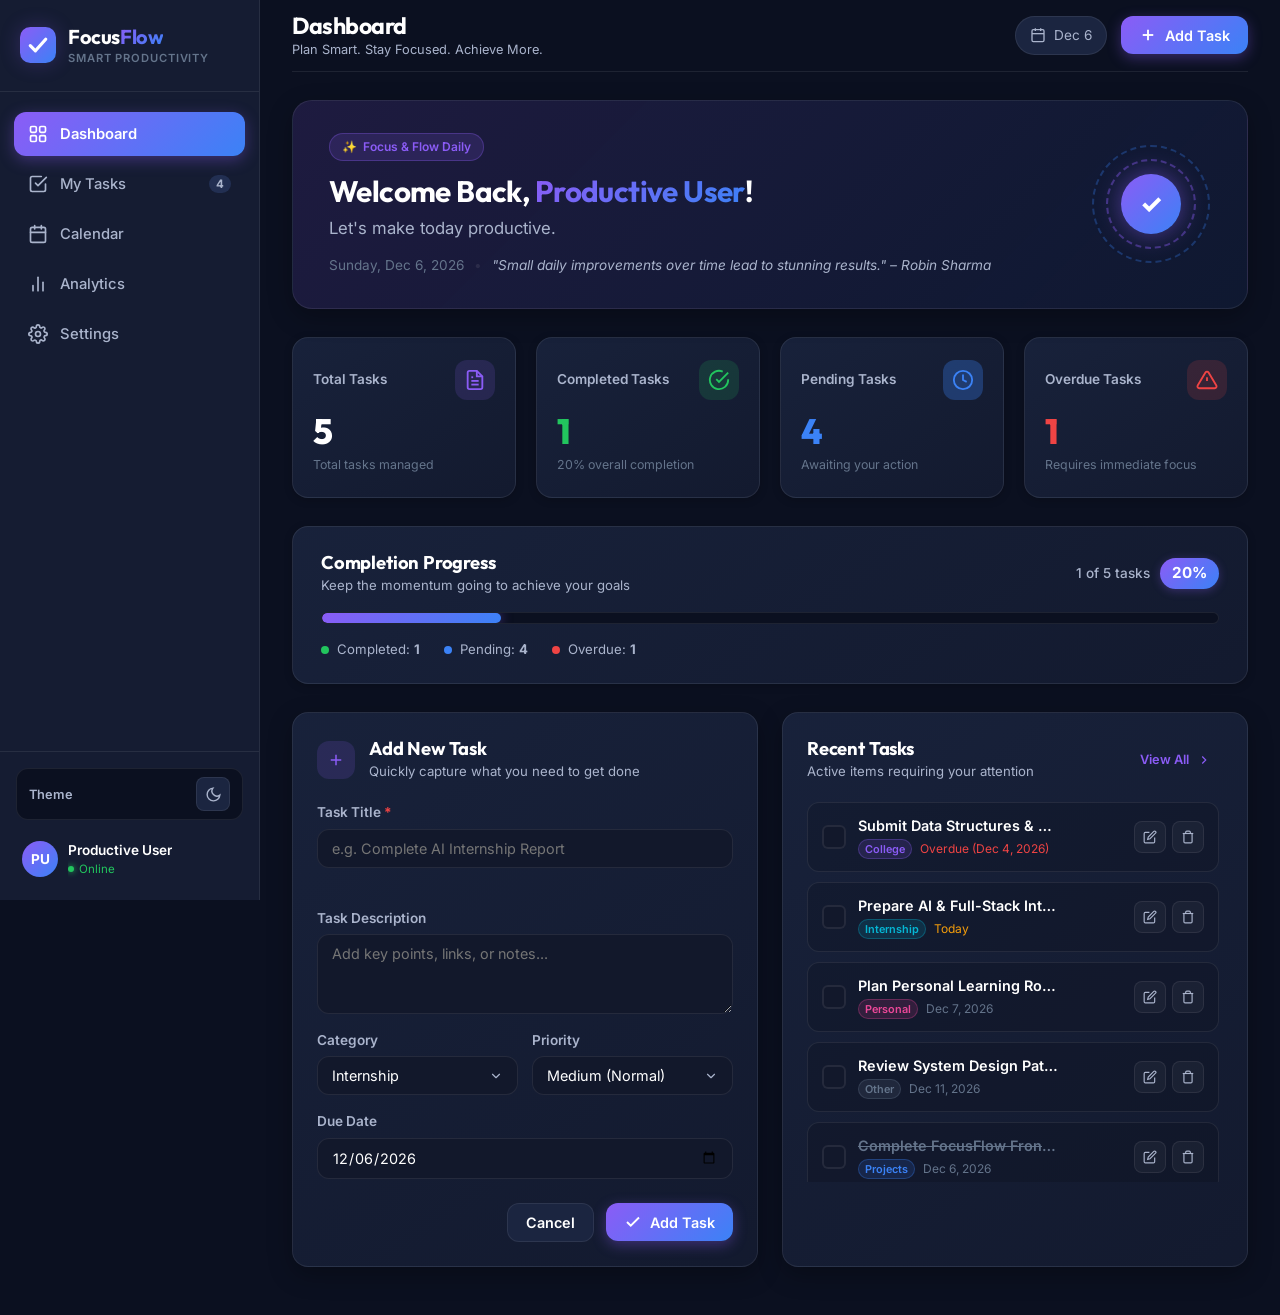
==== index.html @ 163d02e5 "Initial commit - TASKNEST" ====
<!DOCTYPE html>
<html lang="en">
<head>
  <meta charset="UTF-8">
  <meta http-equiv="refresh" content="0; url=FocusFlow/index.html">
  <title>FocusFlow – Smart Productivity Manager</title>
  <script>
    window.location.href = "FocusFlow/index.html";
  </script>
</head>
<body style="background:#0B1020; color:#FFFFFF; font-family:sans-serif; display:flex; align-items:center; justify-content:center; height:100vh; margin:0;">
  <p>Loading FocusFlow... If not redirected, <a href="FocusFlow/index.html" style="color:#8B5CF6;">click here</a>.</p>
</body>
</html>
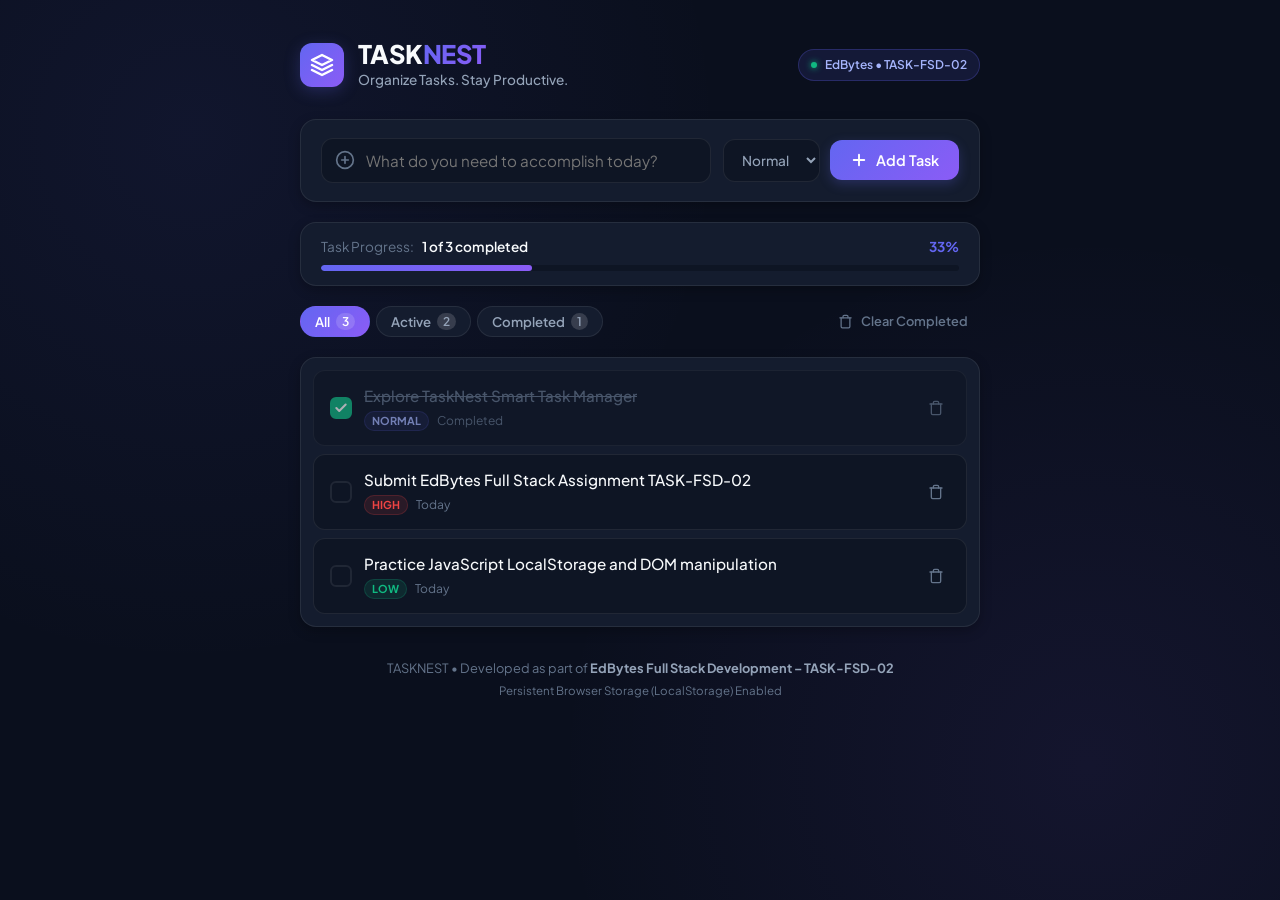
==== commit 0e829f76: "Complete TASKNEST - Smart Task Management App (TASK-FSD-02)" ====
--- a/index.html
+++ b/index.html
@@ -2,13 +2,156 @@
 <html lang="en">
 <head>
   <meta charset="UTF-8">
-  <meta http-equiv="refresh" content="0; url=FocusFlow/index.html">
-  <title>FocusFlow – Smart Productivity Manager</title>
-  <script>
-    window.location.href = "FocusFlow/index.html";
-  </script>
+  <meta name="viewport" content="width=device-width, initial-scale=1.0">
+  <meta name="description" content="TASKNEST – Smart Task Management Web Application. Organize Tasks. Stay Productive.">
+  <title>TASKNEST – Smart Task Management App</title>
+  <link rel="preconnect" href="https://fonts.googleapis.com">
+  <link rel="preconnect" href="https://fonts.gstatic.com" crossorigin>
+  <link href="https://fonts.googleapis.com/css2?family=Plus+Jakarta+Sans:wght@400;500;600;700;800&display=swap" rel="stylesheet">
+  <link rel="stylesheet" href="style.css">
 </head>
-<body style="background:#0B1020; color:#FFFFFF; font-family:sans-serif; display:flex; align-items:center; justify-content:center; height:100vh; margin:0;">
-  <p>Loading FocusFlow... If not redirected, <a href="FocusFlow/index.html" style="color:#8B5CF6;">click here</a>.</p>
+<body>
+
+  <div class="app-container">
+    
+    <!-- APP HEADER -->
+    <header class="app-header">
+      <div class="brand">
+        <div class="brand-logo">
+          <svg viewBox="0 0 24 24" fill="none" stroke="currentColor" stroke-width="2.5" stroke-linecap="round" stroke-linejoin="round">
+            <path d="M12 2L2 7l10 5 10-5-10-5z"></path>
+            <path d="M2 17l10 5 10-5"></path>
+            <path d="M2 12l10 5 10-5"></path>
+          </svg>
+        </div>
+        <div class="brand-info">
+          <h1 class="brand-title">TASK<span>NEST</span></h1>
+          <p class="brand-tagline">Organize Tasks. Stay Productive.</p>
+        </div>
+      </div>
+      <div class="project-badge">
+        <span class="badge-dot"></span>
+        <span>EdBytes • TASK-FSD-02</span>
+      </div>
+    </header>
+
+    <!-- TASK INPUT CARD -->
+    <section class="card input-card">
+      <form id="taskForm" class="task-form" novalidate>
+        <div class="input-row">
+          <div class="input-wrapper">
+            <svg class="input-icon" width="20" height="20" viewBox="0 0 24 24" fill="none" stroke="currentColor" stroke-width="2" stroke-linecap="round" stroke-linejoin="round">
+              <circle cx="12" cy="12" r="10"></circle>
+              <line x1="12" y1="8" x2="12" y2="16"></line>
+              <line x1="8" y1="12" x2="16" y2="12"></line>
+            </svg>
+            <input 
+              type="text" 
+              id="taskInput" 
+              class="task-input" 
+              placeholder="What do you need to accomplish today?" 
+              maxlength="160"
+              autocomplete="off"
+            >
+          </div>
+
+          <div class="form-controls">
+            <select id="prioritySelect" class="priority-select" title="Select Priority">
+              <option value="Normal" selected>Normal</option>
+              <option value="High">High</option>
+              <option value="Low">Low</option>
+            </select>
+
+            <button type="submit" id="addBtn" class="btn btn-primary">
+              <svg width="18" height="18" viewBox="0 0 24 24" fill="none" stroke="currentColor" stroke-width="2.5" stroke-linecap="round" stroke-linejoin="round">
+                <line x1="12" y1="5" x2="12" y2="19"></line>
+                <line x1="5" y1="12" x2="19" y2="12"></line>
+              </svg>
+              <span>Add Task</span>
+            </button>
+          </div>
+        </div>
+
+        <!-- Inline Validation Error -->
+        <div id="validationMsg" class="validation-msg" role="alert">
+          <svg width="16" height="16" viewBox="0 0 24 24" fill="none" stroke="currentColor" stroke-width="2" stroke-linecap="round" stroke-linejoin="round">
+            <circle cx="12" cy="12" r="10"></circle>
+            <line x1="12" y1="8" x2="12" y2="12"></line>
+            <line x1="12" y1="16" x2="12.01" y2="16"></line>
+          </svg>
+          <span id="validationText">Please enter a task before submitting!</span>
+        </div>
+      </form>
+    </section>
+
+    <!-- PROGRESS & STATS SUMMARY -->
+    <section class="card stats-card">
+      <div class="stats-header">
+        <div class="stats-counter">
+          <span class="stats-label">Task Progress:</span>
+          <span class="stats-numbers" id="statsCount">0 of 0 completed</span>
+        </div>
+        <span class="stats-percentage" id="statsPercent">0%</span>
+      </div>
+      <div class="progress-track">
+        <div class="progress-fill" id="progressFill" style="width: 0%;"></div>
+      </div>
+    </section>
+
+    <!-- TASK CONTROLS & FILTER TABS -->
+    <section class="controls-bar">
+      <div class="filter-tabs" id="filterTabs">
+        <button type="button" class="tab-btn active" data-filter="all">
+          All <span class="tab-count" id="countAll">0</span>
+        </button>
+        <button type="button" class="tab-btn" data-filter="active">
+          Active <span class="tab-count" id="countActive">0</span>
+        </button>
+        <button type="button" class="tab-btn" data-filter="completed">
+          Completed <span class="tab-count" id="countCompleted">0</span>
+        </button>
+      </div>
+
+      <button type="button" class="btn btn-ghost" id="clearCompletedBtn" title="Remove all finished tasks">
+        <svg width="15" height="15" viewBox="0 0 24 24" fill="none" stroke="currentColor" stroke-width="2" stroke-linecap="round" stroke-linejoin="round">
+          <polyline points="3 6 5 6 21 6"></polyline>
+          <path d="M19 6v14a2 2 0 0 1-2 2H7a2 2 0 0 1-2-2V6m3 0V4a2 2 0 0 1 2-2h4a2 2 0 0 1 2 2v2"></path>
+        </svg>
+        <span>Clear Completed</span>
+      </button>
+    </section>
+
+    <!-- TASK LIST CONTAINER -->
+    <main class="card task-list-card">
+      <ul id="taskList" class="task-list" aria-label="Task List">
+        <!-- Rendered dynamically by script.js -->
+      </ul>
+
+      <!-- EMPTY STATE -->
+      <div id="emptyState" class="empty-state">
+        <div class="empty-icon">
+          <svg width="40" height="40" viewBox="0 0 24 24" fill="none" stroke="currentColor" stroke-width="1.8" stroke-linecap="round" stroke-linejoin="round">
+            <path d="M9 11l3 3L22 4"></path>
+            <path d="M21 12v7a2 2 0 0 1-2 2H5a2 2 0 0 1-2-2V5a2 2 0 0 1 2-2h11"></path>
+          </svg>
+        </div>
+        <h3 class="empty-title" id="emptyTitle">No tasks yet!</h3>
+        <p class="empty-desc" id="emptyDesc">Add your first task above and start organizing your day.</p>
+      </div>
+    </main>
+
+    <!-- APP FOOTER -->
+    <footer class="app-footer">
+      <p>TASKNEST • Developed as part of <strong>EdBytes Full Stack Development – TASK-FSD-02</strong></p>
+      <p class="footer-sub">Persistent Browser Storage (LocalStorage) Enabled</p>
+    </footer>
+
+  </div>
+
+  <!-- TOAST NOTIFICATION CONTAINER -->
+  <div id="toastContainer" class="toast-container" aria-live="polite"></div>
+
+  <!-- JAVASCRIPT -->
+  <script src="script.js"></script>
 </body>
 </html>
--- a/style.css
+++ b/style.css
@@ -0,0 +1,693 @@
+/* ==========================================================================
+   TASKNEST – SMART TASK MANAGEMENT APP
+   EdBytes Full Stack Development – TASK-FSD-02
+   Responsive Modern Stylesheet
+   ========================================================================== */
+
+:root {
+  /* Colors */
+  --bg-body: #0A0F1D;
+  --bg-card: #141C2E;
+  --bg-card-hover: #1A243B;
+  --bg-input: #0E1524;
+  --border-color: rgba(255, 255, 255, 0.08);
+  --border-focus: #6366F1;
+  
+  --primary: #6366F1;
+  --primary-hover: #4F46E5;
+  --primary-gradient: linear-gradient(135deg, #6366F1 0%, #8B5CF6 100%);
+  --primary-glow: rgba(99, 102, 241, 0.25);
+
+  --success: #10B981;
+  --success-bg: rgba(16, 185, 129, 0.12);
+  --warning: #F59E0B;
+  --warning-bg: rgba(245, 158, 11, 0.12);
+  --danger: #EF4444;
+  --danger-bg: rgba(239, 68, 68, 0.12);
+  --danger-hover: #DC2626;
+
+  --text-main: #F8FAFC;
+  --text-muted: #94A3B8;
+  --text-dim: #64748B;
+
+  /* Typography */
+  --font-family: 'Plus Jakarta Sans', system-ui, -apple-system, BlinkMacSystemFont, "Segoe UI", Roboto, sans-serif;
+
+  /* Geometry & Shadows */
+  --radius-sm: 8px;
+  --radius-md: 12px;
+  --radius-lg: 16px;
+  --radius-full: 9999px;
+  --shadow-sm: 0 4px 12px rgba(0, 0, 0, 0.25);
+  --shadow-md: 0 8px 24px rgba(0, 0, 0, 0.35);
+
+  --transition: all 0.2s cubic-bezier(0.4, 0, 0.2, 1);
+}
+
+/* Base Reset */
+*, *::before, *::after {
+  box-sizing: border-box;
+  margin: 0;
+  padding: 0;
+}
+
+body {
+  font-family: var(--font-family);
+  background-color: var(--bg-body);
+  background-image: 
+    radial-gradient(circle at 15% 15%, rgba(99, 102, 241, 0.08) 0%, transparent 40%),
+    radial-gradient(circle at 85% 85%, rgba(139, 92, 246, 0.08) 0%, transparent 40%);
+  color: var(--text-main);
+  line-height: 1.5;
+  min-height: 100vh;
+  display: flex;
+  flex-direction: column;
+  align-items: center;
+  padding: 40px 16px 60px;
+}
+
+/* App Container */
+.app-container {
+  width: 100%;
+  max-width: 680px;
+  display: flex;
+  flex-direction: column;
+  gap: 20px;
+}
+
+/* Card Styling */
+.card {
+  background-color: var(--bg-card);
+  border: 1px solid var(--border-color);
+  border-radius: var(--radius-lg);
+  box-shadow: var(--shadow-sm);
+  transition: var(--transition);
+}
+
+/* Header */
+.app-header {
+  display: flex;
+  align-items: center;
+  justify-content: space-between;
+  flex-wrap: wrap;
+  gap: 16px;
+  padding-bottom: 8px;
+}
+
+.brand {
+  display: flex;
+  align-items: center;
+  gap: 14px;
+}
+
+.brand-logo {
+  width: 44px;
+  height: 44px;
+  background: var(--primary-gradient);
+  border-radius: var(--radius-md);
+  display: flex;
+  align-items: center;
+  justify-content: center;
+  color: #FFFFFF;
+  box-shadow: 0 4px 16px var(--primary-glow);
+}
+
+.brand-logo svg {
+  width: 24px;
+  height: 24px;
+}
+
+.brand-title {
+  font-size: 1.6rem;
+  font-weight: 800;
+  letter-spacing: -0.02em;
+  line-height: 1.1;
+}
+
+.brand-title span {
+  background: var(--primary-gradient);
+  -webkit-background-clip: text;
+  -webkit-text-fill-color: transparent;
+}
+
+.brand-tagline {
+  font-size: 0.85rem;
+  color: var(--text-muted);
+  font-weight: 500;
+  margin-top: 2px;
+}
+
+.project-badge {
+  display: inline-flex;
+  align-items: center;
+  gap: 8px;
+  padding: 6px 12px;
+  background: rgba(99, 102, 241, 0.12);
+  border: 1px solid rgba(99, 102, 241, 0.25);
+  border-radius: var(--radius-full);
+  font-size: 0.75rem;
+  font-weight: 600;
+  color: #A5B4FC;
+}
+
+.badge-dot {
+  width: 6px;
+  height: 6px;
+  background-color: var(--success);
+  border-radius: 50%;
+  box-shadow: 0 0 6px var(--success);
+}
+
+/* Input Card & Form */
+.input-card {
+  padding: 18px 20px;
+}
+
+.input-row {
+  display: flex;
+  gap: 12px;
+  align-items: center;
+  flex-wrap: wrap;
+}
+
+.input-wrapper {
+  flex: 1;
+  min-width: 240px;
+  position: relative;
+  display: flex;
+  align-items: center;
+}
+
+.input-icon {
+  position: absolute;
+  left: 14px;
+  color: var(--text-dim);
+  pointer-events: none;
+}
+
+.task-input {
+  width: 100%;
+  padding: 12px 16px 12px 44px;
+  background-color: var(--bg-input);
+  border: 1px solid var(--border-color);
+  border-radius: var(--radius-md);
+  color: var(--text-main);
+  font-size: 0.95rem;
+  font-family: inherit;
+  outline: none;
+  transition: var(--transition);
+}
+
+.task-input:focus {
+  border-color: var(--border-focus);
+  box-shadow: 0 0 0 3px var(--primary-glow);
+}
+
+.task-input.input-error {
+  border-color: var(--danger) !important;
+  box-shadow: 0 0 0 3px var(--danger-bg) !important;
+}
+
+.form-controls {
+  display: flex;
+  align-items: center;
+  gap: 10px;
+}
+
+.priority-select {
+  padding: 11px 14px;
+  background-color: var(--bg-input);
+  border: 1px solid var(--border-color);
+  border-radius: var(--radius-md);
+  color: var(--text-muted);
+  font-family: inherit;
+  font-size: 0.85rem;
+  font-weight: 500;
+  outline: none;
+  cursor: pointer;
+  transition: var(--transition);
+}
+
+.priority-select:focus {
+  border-color: var(--border-focus);
+}
+
+/* Buttons */
+.btn {
+  display: inline-flex;
+  align-items: center;
+  justify-content: center;
+  gap: 8px;
+  padding: 11px 20px;
+  border-radius: var(--radius-md);
+  font-size: 0.9rem;
+  font-weight: 600;
+  font-family: inherit;
+  cursor: pointer;
+  border: none;
+  transition: var(--transition);
+  white-space: nowrap;
+}
+
+.btn-primary {
+  background: var(--primary-gradient);
+  color: #FFFFFF;
+  box-shadow: 0 4px 12px var(--primary-glow);
+}
+
+.btn-primary:hover {
+  opacity: 0.95;
+  transform: translateY(-1px);
+  box-shadow: 0 6px 16px var(--primary-glow);
+}
+
+.btn-primary:active {
+  transform: translateY(0);
+}
+
+.btn-ghost {
+  background: transparent;
+  color: var(--text-dim);
+  padding: 6px 12px;
+  font-size: 0.8rem;
+}
+
+.btn-ghost:hover {
+  color: var(--danger);
+  background: var(--danger-bg);
+}
+
+/* Validation Message */
+.validation-msg {
+  display: none;
+  align-items: center;
+  gap: 8px;
+  margin-top: 10px;
+  padding: 8px 12px;
+  background-color: var(--danger-bg);
+  border: 1px solid rgba(239, 68, 68, 0.25);
+  border-radius: var(--radius-sm);
+  color: var(--danger);
+  font-size: 0.825rem;
+  font-weight: 500;
+}
+
+.validation-msg.visible {
+  display: flex;
+  animation: shake 0.3s ease;
+}
+
+@keyframes shake {
+  0%, 100% { transform: translateX(0); }
+  25% { transform: translateX(-4px); }
+  75% { transform: translateX(4px); }
+}
+
+/* Progress & Stats Card */
+.stats-card {
+  padding: 14px 20px;
+}
+
+.stats-header {
+  display: flex;
+  justify-content: space-between;
+  align-items: center;
+  font-size: 0.85rem;
+  margin-bottom: 8px;
+}
+
+.stats-label {
+  color: var(--text-dim);
+}
+
+.stats-numbers {
+  font-weight: 600;
+  color: var(--text-main);
+  margin-left: 6px;
+}
+
+.stats-percentage {
+  font-weight: 700;
+  color: var(--primary);
+}
+
+.progress-track {
+  width: 100%;
+  height: 6px;
+  background-color: var(--bg-input);
+  border-radius: var(--radius-full);
+  overflow: hidden;
+}
+
+.progress-fill {
+  height: 100%;
+  background: var(--primary-gradient);
+  border-radius: var(--radius-full);
+  transition: width 0.35s ease;
+}
+
+/* Controls Bar & Filter Tabs */
+.controls-bar {
+  display: flex;
+  justify-content: space-between;
+  align-items: center;
+  gap: 12px;
+  flex-wrap: wrap;
+}
+
+.filter-tabs {
+  display: flex;
+  gap: 6px;
+}
+
+.tab-btn {
+  background: var(--bg-card);
+  border: 1px solid var(--border-color);
+  color: var(--text-muted);
+  padding: 6px 14px;
+  border-radius: var(--radius-full);
+  font-size: 0.825rem;
+  font-weight: 600;
+  font-family: inherit;
+  cursor: pointer;
+  display: inline-flex;
+  align-items: center;
+  gap: 6px;
+  transition: var(--transition);
+}
+
+.tab-btn:hover {
+  color: var(--text-main);
+  border-color: rgba(255, 255, 255, 0.2);
+}
+
+.tab-btn.active {
+  background: var(--primary-gradient);
+  border-color: transparent;
+  color: #FFFFFF;
+}
+
+.tab-count {
+  font-size: 0.75rem;
+  padding: 1px 6px;
+  border-radius: var(--radius-full);
+  background: rgba(255, 255, 255, 0.15);
+}
+
+/* Task List */
+.task-list-card {
+  padding: 12px;
+  min-height: 240px;
+}
+
+.task-list {
+  list-style: none;
+  display: flex;
+  flex-direction: column;
+  gap: 8px;
+}
+
+.task-item {
+  display: flex;
+  align-items: center;
+  justify-content: space-between;
+  padding: 14px 16px;
+  background-color: var(--bg-input);
+  border: 1px solid var(--border-color);
+  border-radius: var(--radius-md);
+  transition: var(--transition);
+  animation: slideDown 0.25s ease;
+}
+
+.task-item:hover {
+  background-color: var(--bg-card-hover);
+  border-color: rgba(255, 255, 255, 0.15);
+  transform: translateY(-1px);
+}
+
+.task-item.completed {
+  opacity: 0.65;
+}
+
+.task-item.completed .task-text {
+  text-decoration: line-through;
+  color: var(--text-dim);
+}
+
+.task-left {
+  display: flex;
+  align-items: center;
+  gap: 12px;
+  flex: 1;
+  overflow: hidden;
+}
+
+/* Custom Checkbox */
+.task-checkbox {
+  width: 22px;
+  height: 22px;
+  border-radius: 6px;
+  border: 2px solid var(--border-color);
+  background-color: transparent;
+  display: flex;
+  align-items: center;
+  justify-content: center;
+  cursor: pointer;
+  flex-shrink: 0;
+  transition: var(--transition);
+  color: transparent;
+}
+
+.task-checkbox:hover {
+  border-color: var(--success);
+}
+
+.task-item.completed .task-checkbox {
+  background-color: var(--success);
+  border-color: var(--success);
+  color: #FFFFFF;
+}
+
+.task-content {
+  display: flex;
+  flex-direction: column;
+  gap: 3px;
+  overflow: hidden;
+}
+
+.task-text {
+  font-size: 0.95rem;
+  font-weight: 500;
+  word-break: break-word;
+  transition: var(--transition);
+}
+
+.task-meta {
+  display: flex;
+  align-items: center;
+  gap: 8px;
+  font-size: 0.75rem;
+}
+
+/* Priority Badges */
+.priority-badge {
+  font-size: 0.68rem;
+  font-weight: 700;
+  padding: 1px 7px;
+  border-radius: var(--radius-full);
+  text-transform: uppercase;
+}
+
+.priority-high {
+  background-color: var(--danger-bg);
+  color: var(--danger);
+  border: 1px solid rgba(239, 68, 68, 0.2);
+}
+
+.priority-normal {
+  background-color: rgba(99, 102, 241, 0.12);
+  color: #A5B4FC;
+  border: 1px solid rgba(99, 102, 241, 0.2);
+}
+
+.priority-low {
+  background-color: var(--success-bg);
+  color: var(--success);
+  border: 1px solid rgba(16, 185, 129, 0.2);
+}
+
+.task-date {
+  color: var(--text-dim);
+}
+
+/* Delete Button */
+.task-delete-btn {
+  background: transparent;
+  border: none;
+  color: var(--text-dim);
+  padding: 6px;
+  border-radius: var(--radius-sm);
+  cursor: pointer;
+  display: flex;
+  align-items: center;
+  justify-content: center;
+  transition: var(--transition);
+  flex-shrink: 0;
+}
+
+.task-delete-btn:hover {
+  color: var(--danger);
+  background-color: var(--danger-bg);
+  transform: scale(1.08);
+}
+
+@keyframes slideDown {
+  from {
+    opacity: 0;
+    transform: translateY(-8px);
+  }
+  to {
+    opacity: 1;
+    transform: translateY(0);
+  }
+}
+
+/* Empty State */
+.empty-state {
+  display: none;
+  flex-direction: column;
+  align-items: center;
+  justify-content: center;
+  text-align: center;
+  padding: 48px 20px;
+}
+
+.empty-state.visible {
+  display: flex;
+}
+
+.empty-icon {
+  width: 64px;
+  height: 64px;
+  border-radius: var(--radius-full);
+  background-color: rgba(99, 102, 241, 0.1);
+  color: var(--primary);
+  display: flex;
+  align-items: center;
+  justify-content: center;
+  margin-bottom: 14px;
+}
+
+.empty-title {
+  font-size: 1.15rem;
+  font-weight: 700;
+  margin-bottom: 6px;
+}
+
+.empty-desc {
+  font-size: 0.85rem;
+  color: var(--text-muted);
+  max-width: 300px;
+}
+
+/* Footer */
+.app-footer {
+  text-align: center;
+  font-size: 0.8rem;
+  color: var(--text-dim);
+  padding-top: 12px;
+}
+
+.app-footer strong {
+  color: var(--text-muted);
+}
+
+.footer-sub {
+  font-size: 0.72rem;
+  color: var(--text-dim);
+  margin-top: 4px;
+}
+
+/* Toast Notification */
+.toast-container {
+  position: fixed;
+  bottom: 24px;
+  right: 24px;
+  z-index: 1000;
+  display: flex;
+  flex-direction: column;
+  gap: 8px;
+}
+
+.toast {
+  background-color: var(--bg-card);
+  border: 1px solid var(--border-color);
+  border-left: 4px solid var(--primary);
+  padding: 12px 18px;
+  border-radius: var(--radius-sm);
+  color: var(--text-main);
+  font-size: 0.875rem;
+  box-shadow: var(--shadow-md);
+  display: flex;
+  align-items: center;
+  gap: 10px;
+  animation: toastIn 0.25s ease forwards;
+}
+
+.toast.toast-danger {
+  border-left-color: var(--danger);
+}
+
+.toast.toast-success {
+  border-left-color: var(--success);
+}
+
+@keyframes toastIn {
+  from {
+    opacity: 0;
+    transform: translateY(12px);
+  }
+  to {
+    opacity: 1;
+    transform: translateY(0);
+  }
+}
+
+/* Responsive adjustments */
+@media (max-width: 580px) {
+  body {
+    padding: 24px 12px 40px;
+  }
+
+  .input-row {
+    flex-direction: column;
+    align-items: stretch;
+  }
+
+  .form-controls {
+    justify-content: space-between;
+  }
+
+  .priority-select {
+    flex: 1;
+  }
+
+  .btn-primary {
+    flex: 1;
+  }
+
+  .controls-bar {
+    flex-direction: column;
+    align-items: stretch;
+  }
+
+  .filter-tabs {
+    width: 100%;
+    justify-content: space-between;
+  }
+
+  .tab-btn {
+    flex: 1;
+    justify-content: center;
+  }
+}
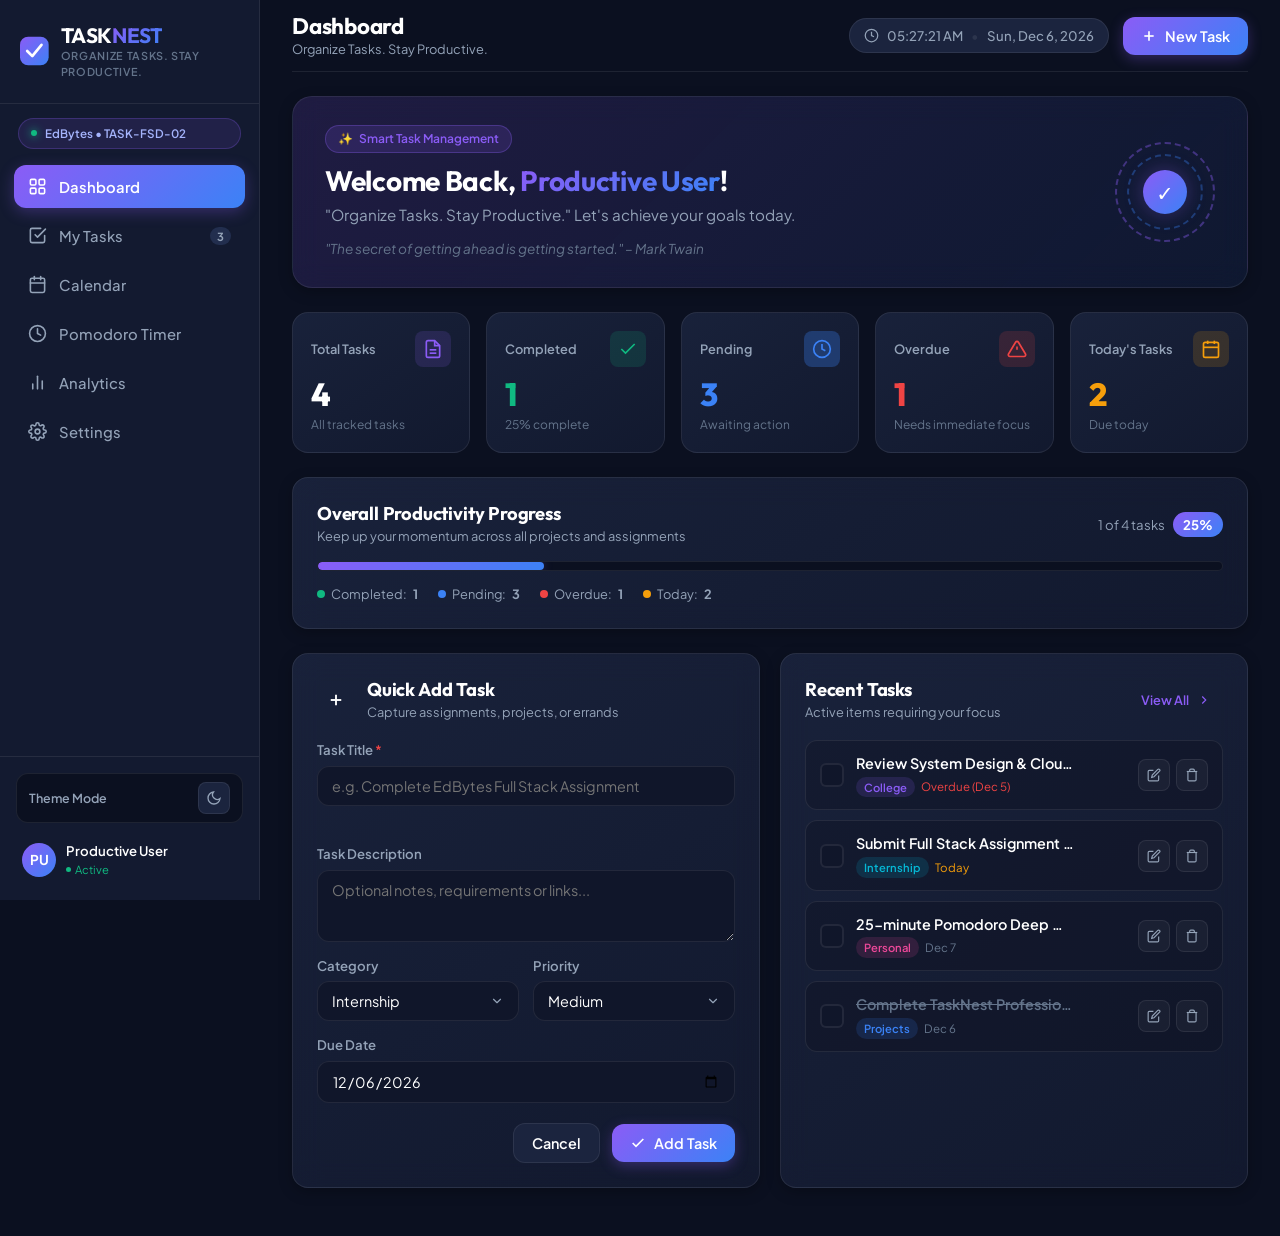
==== commit b4f5ba43: "Upgrade TASKNEST productivity features" ====
--- a/index.html
+++ b/index.html
@@ -3,155 +3,1168 @@
 <head>
   <meta charset="UTF-8">
   <meta name="viewport" content="width=device-width, initial-scale=1.0">
-  <meta name="description" content="TASKNEST – Smart Task Management Web Application. Organize Tasks. Stay Productive.">
+  <meta name="description" content="TASKNEST – Smart Task Management & Productivity App. Organize Tasks. Stay Productive.">
+  <meta name="theme-color" content="#0B1020">
   <title>TASKNEST – Smart Task Management App</title>
   <link rel="preconnect" href="https://fonts.googleapis.com">
   <link rel="preconnect" href="https://fonts.gstatic.com" crossorigin>
-  <link href="https://fonts.googleapis.com/css2?family=Plus+Jakarta+Sans:wght@400;500;600;700;800&display=swap" rel="stylesheet">
+  <link href="https://fonts.googleapis.com/css2?family=Outfit:wght@500;600;700;800&family=Plus+Jakarta+Sans:wght@400;500;600;700;800&display=swap" rel="stylesheet">
   <link rel="stylesheet" href="style.css">
 </head>
-<body>
-
-  <div class="app-container">
-    
-    <!-- APP HEADER -->
-    <header class="app-header">
-      <div class="brand">
-        <div class="brand-logo">
-          <svg viewBox="0 0 24 24" fill="none" stroke="currentColor" stroke-width="2.5" stroke-linecap="round" stroke-linejoin="round">
-            <path d="M12 2L2 7l10 5 10-5-10-5z"></path>
-            <path d="M2 17l10 5 10-5"></path>
-            <path d="M2 12l10 5 10-5"></path>
-          </svg>
-        </div>
-        <div class="brand-info">
-          <h1 class="brand-title">TASK<span>NEST</span></h1>
-          <p class="brand-tagline">Organize Tasks. Stay Productive.</p>
-        </div>
+<body class="theme-dark">
+
+  <!-- Mobile Sidebar Overlay Backdrop -->
+  <div class="sidebar-overlay" id="sidebarOverlay"></div>
+
+  <!-- Main App Shell -->
+  <div class="app-shell">
+
+    <!-- ====================================================================
+         SIDEBAR NAVIGATION
+         ==================================================================== -->
+    <aside class="sidebar" id="sidebar">
+      
+      <!-- Brand & Logo -->
+      <div class="sidebar-header">
+        <div class="brand">
+          <div class="brand-logo">
+            <svg viewBox="0 0 28 28" fill="none" xmlns="http://www.w3.org/2000/svg">
+              <rect width="28" height="28" rx="8" fill="url(#nestGrad)"/>
+              <path d="M7 14L12 19L21 8" stroke="#FFFFFF" stroke-width="2.6" stroke-linecap="round" stroke-linejoin="round"/>
+              <defs>
+                <linearGradient id="nestGrad" x1="0" y1="0" x2="28" y2="28" gradientUnits="userSpaceOnUse">
+                  <stop stop-color="#8B5CF6"/>
+                  <stop offset="1" stop-color="#3B82F6"/>
+                </linearGradient>
+              </defs>
+            </svg>
+          </div>
+          <div class="brand-text">
+            <h1 class="brand-title">TASK<span>NEST</span></h1>
+            <span class="brand-tagline">Organize Tasks. Stay Productive.</span>
+          </div>
+        </div>
+        <button class="mobile-close-btn" id="sidebarCloseBtn" aria-label="Close sidebar">
+          <svg width="20" height="20" viewBox="0 0 24 24" fill="none" stroke="currentColor" stroke-width="2" stroke-linecap="round"><line x1="18" y1="6" x2="6" y2="18"></line><line x1="6" y1="6" x2="18" y2="18"></line></svg>
+        </button>
       </div>
-      <div class="project-badge">
-        <span class="badge-dot"></span>
+
+      <!-- EdBytes Badge -->
+      <div class="sidebar-project-badge">
+        <span class="pulse-dot"></span>
         <span>EdBytes • TASK-FSD-02</span>
       </div>
-    </header>
-
-    <!-- TASK INPUT CARD -->
-    <section class="card input-card">
-      <form id="taskForm" class="task-form" novalidate>
-        <div class="input-row">
-          <div class="input-wrapper">
-            <svg class="input-icon" width="20" height="20" viewBox="0 0 24 24" fill="none" stroke="currentColor" stroke-width="2" stroke-linecap="round" stroke-linejoin="round">
+
+      <!-- Navigation Menu -->
+      <nav class="sidebar-nav">
+        <ul class="nav-list">
+          <li class="nav-item">
+            <button class="nav-link active" data-view="dashboard" id="navDashboard">
+              <svg class="nav-icon" viewBox="0 0 24 24" fill="none" stroke="currentColor" stroke-width="2" stroke-linecap="round" stroke-linejoin="round">
+                <rect x="3" y="3" width="7" height="7" rx="1.5"></rect>
+                <rect x="14" y="3" width="7" height="7" rx="1.5"></rect>
+                <rect x="14" y="14" width="7" height="7" rx="1.5"></rect>
+                <rect x="3" y="14" width="7" height="7" rx="1.5"></rect>
+              </svg>
+              <span>Dashboard</span>
+            </button>
+          </li>
+          <li class="nav-item">
+            <button class="nav-link" data-view="tasks" id="navTasks">
+              <svg class="nav-icon" viewBox="0 0 24 24" fill="none" stroke="currentColor" stroke-width="2" stroke-linecap="round" stroke-linejoin="round">
+                <path d="M9 11l3 3L22 4"></path>
+                <path d="M21 12v7a2 2 0 0 1-2 2H5a2 2 0 0 1-2-2V5a2 2 0 0 1 2-2h11"></path>
+              </svg>
+              <span>My Tasks</span>
+              <span class="nav-badge" id="navPendingBadge">0</span>
+            </button>
+          </li>
+          <li class="nav-item">
+            <button class="nav-link" data-view="calendar" id="navCalendar">
+              <svg class="nav-icon" viewBox="0 0 24 24" fill="none" stroke="currentColor" stroke-width="2" stroke-linecap="round" stroke-linejoin="round">
+                <rect x="3" y="4" width="18" height="18" rx="2" ry="2"></rect>
+                <line x1="16" y1="2" x2="16" y2="6"></line>
+                <line x1="8" y1="2" x2="8" y2="6"></line>
+                <line x1="3" y1="10" x2="21" y2="10"></line>
+              </svg>
+              <span>Calendar</span>
+            </button>
+          </li>
+          <li class="nav-item">
+            <button class="nav-link" data-view="pomodoro" id="navPomodoro">
+              <svg class="nav-icon" viewBox="0 0 24 24" fill="none" stroke="currentColor" stroke-width="2" stroke-linecap="round" stroke-linejoin="round">
+                <circle cx="12" cy="12" r="10"></circle>
+                <polyline points="12 6 12 12 16 14"></polyline>
+              </svg>
+              <span>Pomodoro Timer</span>
+            </button>
+          </li>
+          <li class="nav-item">
+            <button class="nav-link" data-view="analytics" id="navAnalytics">
+              <svg class="nav-icon" viewBox="0 0 24 24" fill="none" stroke="currentColor" stroke-width="2" stroke-linecap="round" stroke-linejoin="round">
+                <line x1="18" y1="20" x2="18" y2="10"></line>
+                <line x1="12" y1="20" x2="12" y2="4"></line>
+                <line x1="6" y1="20" x2="6" y2="14"></line>
+              </svg>
+              <span>Analytics</span>
+            </button>
+          </li>
+          <li class="nav-item">
+            <button class="nav-link" data-view="settings" id="navSettings">
+              <svg class="nav-icon" viewBox="0 0 24 24" fill="none" stroke="currentColor" stroke-width="2" stroke-linecap="round" stroke-linejoin="round">
+                <circle cx="12" cy="12" r="3"></circle>
+                <path d="M19.4 15a1.65 1.65 0 0 0 .33 1.82l.06.06a2 2 0 0 1 0 2.83 2 2 0 0 1-2.83 0l-.06-.06a1.65 1.65 0 0 0-1.82-.33 1.65 1.65 0 0 0-1 1.51V21a2 2 0 0 1-2 2 2 2 0 0 1-2-2v-.09A1.65 1.65 0 0 0 9 19.4a1.65 1.65 0 0 0-1.82.33l-.06.06a2 2 0 0 1-2.83 0 2 2 0 0 1 0-2.83l.06-.06a1.65 1.65 0 0 0 .33-1.82 1.65 1.65 0 0 0-1.51-1H3a2 2 0 0 1-2-2 2 2 0 0 1 2-2h.09A1.65 1.65 0 0 0 4.6 9a1.65 1.65 0 0 0-.33-1.82l-.06-.06a2 2 0 0 1 0-2.83 2 2 0 0 1 2.83 0l.06.06a1.65 1.65 0 0 0 1.82.33H9a1.65 1.65 0 0 0 1-1.51V3a2 2 0 0 1 2-2 2 2 0 0 1 2 2v.09a1.65 1.65 0 0 0 1 1.51 1.65 1.65 0 0 0 1.82-.33l.06-.06a2 2 0 0 1 2.83 0 2 2 0 0 1 0 2.83l-.06.06a1.65 1.65 0 0 0-.33 1.82V9a1.65 1.65 0 0 0 1.51 1H21a2 2 0 0 1 2 2 2 2 0 0 1-2 2h-.09a1.65 1.65 0 0 0-1.51 1z"></path>
+              </svg>
+              <span>Settings</span>
+            </button>
+          </li>
+        </ul>
+      </nav>
+
+      <!-- Sidebar Footer -->
+      <div class="sidebar-footer">
+        <div class="quick-theme-bar">
+          <span class="theme-text">Theme Mode</span>
+          <button class="theme-toggle-btn" id="quickThemeBtn" title="Toggle Dark/Light Mode">
+            <svg class="icon-dark" viewBox="0 0 24 24" fill="none" stroke="currentColor" stroke-width="2">
+              <path d="M21 12.79A9 9 0 1 1 11.21 3 7 7 0 0 0 21 12.79z"></path>
+            </svg>
+            <svg class="icon-light" viewBox="0 0 24 24" fill="none" stroke="currentColor" stroke-width="2">
+              <circle cx="12" cy="12" r="5"></circle>
+              <line x1="12" y1="1" x2="12" y2="3"></line>
+              <line x1="12" y1="21" x2="12" y2="23"></line>
+              <line x1="4.22" y1="4.22" x2="5.64" y2="5.64"></line>
+              <line x1="18.36" y1="18.36" x2="19.78" y2="19.78"></line>
+              <line x1="1" y1="12" x2="3" y2="12"></line>
+              <line x1="21" y1="12" x2="23" y2="12"></line>
+              <line x1="4.22" y1="19.78" x2="5.64" y2="18.36"></line>
+              <line x1="18.36" y1="5.64" x2="19.78" y2="4.22"></line>
+            </svg>
+          </button>
+        </div>
+
+        <div class="user-profile-badge">
+          <div class="user-avatar" id="sidebarAvatar">TN</div>
+          <div class="user-meta">
+            <span class="user-name" id="sidebarUserName">Productive User</span>
+            <span class="user-status"><span class="status-dot"></span> Active</span>
+          </div>
+        </div>
+      </div>
+    </aside>
+
+    <!-- ====================================================================
+         MAIN CONTENT REGION
+         ==================================================================== -->
+    <main class="main-content">
+
+      <!-- Top Header Bar -->
+      <header class="top-header">
+        <div class="header-left">
+          <button class="mobile-hamburger" id="mobileMenuBtn" aria-label="Toggle navigation">
+            <svg width="22" height="22" viewBox="0 0 24 24" fill="none" stroke="currentColor" stroke-width="2">
+              <line x1="3" y1="12" x2="21" y2="12"></line>
+              <line x1="3" y1="6" x2="21" y2="6"></line>
+              <line x1="3" y1="18" x2="21" y2="18"></line>
+            </svg>
+          </button>
+          <div class="header-titles">
+            <h2 class="page-title" id="pageTitle">Dashboard</h2>
+            <p class="page-subtitle" id="pageSubtitle">Organize Tasks. Stay Productive.</p>
+          </div>
+        </div>
+
+        <div class="header-right">
+          <!-- Dynamic Live Clock & Date -->
+          <div class="live-clock-pill">
+            <svg width="15" height="15" viewBox="0 0 24 24" fill="none" stroke="currentColor" stroke-width="2">
               <circle cx="12" cy="12" r="10"></circle>
-              <line x1="12" y1="8" x2="12" y2="16"></line>
-              <line x1="8" y1="12" x2="16" y2="12"></line>
+              <polyline points="12 6 12 12 16 14"></polyline>
             </svg>
-            <input 
-              type="text" 
-              id="taskInput" 
-              class="task-input" 
-              placeholder="What do you need to accomplish today?" 
-              maxlength="160"
-              autocomplete="off"
-            >
-          </div>
-
-          <div class="form-controls">
-            <select id="prioritySelect" class="priority-select" title="Select Priority">
-              <option value="Normal" selected>Normal</option>
+            <span id="liveClockText">--:--:--</span>
+            <span class="clock-divider">•</span>
+            <span id="liveDateText">Loading...</span>
+          </div>
+
+          <button class="btn btn-primary" id="openAddModalBtn">
+            <svg width="16" height="16" viewBox="0 0 24 24" fill="none" stroke="currentColor" stroke-width="2.5">
+              <line x1="12" y1="5" x2="12" y2="19"></line>
+              <line x1="5" y1="12" x2="19" y2="12"></line>
+            </svg>
+            <span>New Task</span>
+          </button>
+        </div>
+      </header>
+
+      <!-- ==================================================================
+           VIEW 1: DASHBOARD
+           ================================================================== -->
+      <section class="view-panel active" id="viewDashboard">
+        
+        <!-- Welcome Hero Section -->
+        <div class="welcome-hero glass-card">
+          <div class="welcome-text-wrap">
+            <div class="welcome-tag">
+              <span>✨</span> Smart Task Management
+            </div>
+            <h3 class="welcome-heading">Welcome Back, <span id="welcomeUserName">Productive User</span>!</h3>
+            <p class="welcome-tagline">"Organize Tasks. Stay Productive." Let's achieve your goals today.</p>
+            <div class="welcome-quote-box">
+              <span class="quote-text" id="dailyQuote">"Small daily improvements over time lead to stunning results."</span>
+            </div>
+          </div>
+          <div class="welcome-visual">
+            <div class="visual-circle outer"></div>
+            <div class="visual-circle inner"></div>
+            <div class="visual-check">✓</div>
+          </div>
+        </div>
+
+        <!-- 5 Dashboard Statistics Cards -->
+        <div class="dashboard-stats-grid">
+          
+          <!-- Stat 1: Total Tasks -->
+          <div class="stat-card stat-total">
+            <div class="stat-header">
+              <span class="stat-label">Total Tasks</span>
+              <div class="stat-icon-wrap icon-purple">
+                <svg width="20" height="20" viewBox="0 0 24 24" fill="none" stroke="currentColor" stroke-width="2">
+                  <path d="M14 2H6a2 2 0 0 0-2 2v16a2 2 0 0 0 2 2h12a2 2 0 0 0 2-2V8z"></path>
+                  <polyline points="14 2 14 8 20 8"></polyline>
+                  <line x1="16" y1="13" x2="8" y2="13"></line>
+                  <line x1="16" y1="17" x2="8" y2="17"></line>
+                </svg>
+              </div>
+            </div>
+            <div class="stat-value" id="dashTotalCount">0</div>
+            <p class="stat-footer">All tracked tasks</p>
+          </div>
+
+          <!-- Stat 2: Completed Tasks -->
+          <div class="stat-card stat-completed">
+            <div class="stat-header">
+              <span class="stat-label">Completed</span>
+              <div class="stat-icon-wrap icon-green">
+                <svg width="20" height="20" viewBox="0 0 24 24" fill="none" stroke="currentColor" stroke-width="2">
+                  <polyline points="20 6 9 17 4 12"></polyline>
+                </svg>
+              </div>
+            </div>
+            <div class="stat-value text-success" id="dashCompletedCount">0</div>
+            <p class="stat-footer" id="dashCompletionRateDesc">0% complete</p>
+          </div>
+
+          <!-- Stat 3: Pending Tasks -->
+          <div class="stat-card stat-pending">
+            <div class="stat-header">
+              <span class="stat-label">Pending</span>
+              <div class="stat-icon-wrap icon-blue">
+                <svg width="20" height="20" viewBox="0 0 24 24" fill="none" stroke="currentColor" stroke-width="2">
+                  <circle cx="12" cy="12" r="10"></circle>
+                  <polyline points="12 6 12 12 16 14"></polyline>
+                </svg>
+              </div>
+            </div>
+            <div class="stat-value text-blue" id="dashPendingCount">0</div>
+            <p class="stat-footer">Awaiting action</p>
+          </div>
+
+          <!-- Stat 4: Overdue Tasks -->
+          <div class="stat-card stat-overdue">
+            <div class="stat-header">
+              <span class="stat-label">Overdue</span>
+              <div class="stat-icon-wrap icon-red">
+                <svg width="20" height="20" viewBox="0 0 24 24" fill="none" stroke="currentColor" stroke-width="2">
+                  <path d="M10.29 3.86L1.82 18a2 2 0 0 0 1.71 3h16.94a2 2 0 0 0 1.71-3L13.71 3.86a2 2 0 0 0-3.42 0z"></path>
+                  <line x1="12" y1="9" x2="12" y2="13"></line>
+                  <line x1="12" y1="17" x2="12.01" y2="17"></line>
+                </svg>
+              </div>
+            </div>
+            <div class="stat-value text-danger" id="dashOverdueCount">0</div>
+            <p class="stat-footer">Needs immediate focus</p>
+          </div>
+
+          <!-- Stat 5: Today's Tasks -->
+          <div class="stat-card stat-today">
+            <div class="stat-header">
+              <span class="stat-label">Today's Tasks</span>
+              <div class="stat-icon-wrap icon-orange">
+                <svg width="20" height="20" viewBox="0 0 24 24" fill="none" stroke="currentColor" stroke-width="2">
+                  <rect x="3" y="4" width="18" height="18" rx="2"></rect>
+                  <line x1="16" y1="2" x2="16" y2="6"></line>
+                  <line x1="8" y1="2" x2="8" y2="6"></line>
+                  <line x1="3" y1="10" x2="21" y2="10"></line>
+                </svg>
+              </div>
+            </div>
+            <div class="stat-value text-warning" id="dashTodayCount">0</div>
+            <p class="stat-footer">Due today</p>
+          </div>
+
+        </div>
+
+        <!-- Overall Completion Progress Bar Section -->
+        <div class="completion-progress-card glass-card">
+          <div class="progress-info-row">
+            <div>
+              <h4 class="card-title">Overall Productivity Progress</h4>
+              <p class="card-subtitle">Keep up your momentum across all projects and assignments</p>
+            </div>
+            <div class="progress-stats-pill">
+              <span id="dashProgressRatioText">0 of 0 tasks</span>
+              <span class="progress-percent-chip" id="dashProgressPercent">0%</span>
+            </div>
+          </div>
+
+          <div class="progress-track">
+            <div class="progress-bar-fill" id="dashProgressBar" style="width: 0%;"></div>
+          </div>
+
+          <div class="progress-breakdown-row">
+            <span class="breakdown-item"><span class="dot dot-completed"></span> Completed: <strong id="progressCompCount">0</strong></span>
+            <span class="breakdown-item"><span class="dot dot-pending"></span> Pending: <strong id="progressPendCount">0</strong></span>
+            <span class="breakdown-item"><span class="dot dot-overdue"></span> Overdue: <strong id="progressOverCount">0</strong></span>
+            <span class="breakdown-item"><span class="dot dot-today"></span> Today: <strong id="progressTodayCount">0</strong></span>
+          </div>
+        </div>
+
+        <!-- Dashboard Split Grid: Quick Add Task + Recent Tasks -->
+        <div class="dashboard-split-grid">
+          
+          <!-- Inline Quick Add Task Card -->
+          <div class="glass-card quick-add-card">
+            <div class="card-header-styled">
+              <div class="header-icon-pill">
+                <svg width="18" height="18" viewBox="0 0 24 24" fill="none" stroke="currentColor" stroke-width="2.5">
+                  <line x1="12" y1="5" x2="12" y2="19"></line>
+                  <line x1="5" y1="12" x2="19" y2="12"></line>
+                </svg>
+              </div>
+              <div>
+                <h4 class="card-title">Quick Add Task</h4>
+                <p class="card-subtitle">Capture assignments, projects, or errands</p>
+              </div>
+            </div>
+
+            <form id="dashQuickAddForm" class="task-form" novalidate>
+              <div class="form-group">
+                <label for="dashTaskTitle" class="form-label">Task Title <span class="required">*</span></label>
+                <input type="text" id="dashTaskTitle" class="form-control" placeholder="e.g. Complete EdBytes Full Stack Assignment" maxlength="140" autocomplete="off" required>
+                <span class="field-error" id="dashTitleError"></span>
+              </div>
+
+              <div class="form-group">
+                <label for="dashTaskDesc" class="form-label">Task Description</label>
+                <textarea id="dashTaskDesc" class="form-control form-textarea" rows="2" placeholder="Optional notes, requirements or links..." maxlength="400"></textarea>
+              </div>
+
+              <div class="form-row-2">
+                <div class="form-group">
+                  <label for="dashTaskCategory" class="form-label">Category</label>
+                  <select id="dashTaskCategory" class="form-control form-select">
+                    <option value="College">College</option>
+                    <option value="Personal">Personal</option>
+                    <option value="Projects">Projects</option>
+                    <option value="Internship" selected>Internship</option>
+                    <option value="Work">Work</option>
+                    <option value="Other">Other</option>
+                  </select>
+                </div>
+
+                <div class="form-group">
+                  <label for="dashTaskPriority" class="form-label">Priority</label>
+                  <select id="dashTaskPriority" class="form-control form-select">
+                    <option value="High">High</option>
+                    <option value="Medium" selected>Medium</option>
+                    <option value="Low">Low</option>
+                  </select>
+                </div>
+              </div>
+
+              <div class="form-group">
+                <label for="dashTaskDueDate" class="form-label">Due Date</label>
+                <input type="date" id="dashTaskDueDate" class="form-control">
+              </div>
+
+              <div class="form-actions">
+                <button type="button" class="btn btn-secondary" id="dashCancelBtn">Cancel</button>
+                <button type="submit" class="btn btn-primary">
+                  <svg width="16" height="16" viewBox="0 0 24 24" fill="none" stroke="currentColor" stroke-width="2.5"><polyline points="20 6 9 17 4 12"></polyline></svg>
+                  <span>Add Task</span>
+                </button>
+              </div>
+            </form>
+          </div>
+
+          <!-- Recent Tasks List Card -->
+          <div class="glass-card recent-tasks-card">
+            <div class="card-header-styled space-between">
+              <div>
+                <h4 class="card-title">Recent Tasks</h4>
+                <p class="card-subtitle">Active items requiring your focus</p>
+              </div>
+              <button class="btn btn-ghost btn-sm" id="viewAllFromDashBtn">
+                View All
+                <svg width="14" height="14" viewBox="0 0 24 24" fill="none" stroke="currentColor" stroke-width="2"><polyline points="9 18 15 12 9 6"></polyline></svg>
+              </button>
+            </div>
+
+            <div class="recent-tasks-list" id="dashRecentTasksList">
+              <!-- Rendered dynamically -->
+            </div>
+          </div>
+
+        </div>
+
+      </section>
+
+      <!-- ==================================================================
+           VIEW 2: MY TASKS (CRUD & FILTERING)
+           ================================================================== -->
+      <section class="view-panel" id="viewTasks">
+        
+        <!-- Filter & Search Control Center -->
+        <div class="tasks-filter-card glass-card">
+          
+          <!-- Search & Action Row -->
+          <div class="search-sort-row">
+            <div class="search-wrapper">
+              <svg class="search-icon" width="18" height="18" viewBox="0 0 24 24" fill="none" stroke="currentColor" stroke-width="2">
+                <circle cx="11" cy="11" r="8"></circle>
+                <line x1="21" y1="21" x2="16.65" y2="16.65"></line>
+              </svg>
+              <input type="text" id="taskSearchInput" class="search-input" placeholder="Search tasks by title or description...">
+              <button class="search-clear-btn" id="searchClearBtn" title="Clear search" style="display: none;">
+                <svg width="15" height="15" viewBox="0 0 24 24" fill="none" stroke="currentColor" stroke-width="2"><line x1="18" y1="6" x2="6" y2="18"></line><line x1="6" y1="6" x2="18" y2="18"></line></svg>
+              </button>
+            </div>
+
+            <div class="sort-wrapper">
+              <label for="taskSortSelect" class="sort-label">Sort:</label>
+              <select id="taskSortSelect" class="form-control form-select sort-select">
+                <option value="due-asc">Due Date (Earliest First)</option>
+                <option value="due-desc">Due Date (Latest First)</option>
+                <option value="created-desc" selected>Recently Added</option>
+                <option value="priority-desc">Priority (High to Low)</option>
+              </select>
+            </div>
+
+            <button class="btn btn-secondary btn-sm" id="clearAllFiltersBtn">
+              <svg width="14" height="14" viewBox="0 0 24 24" fill="none" stroke="currentColor" stroke-width="2">
+                <polyline points="1 4 1 10 7 10"></polyline>
+                <path d="M3.51 15a9 9 0 1 0 2.13-9.36L1 10"></path>
+              </svg>
+              <span>Clear Filters</span>
+            </button>
+          </div>
+
+          <!-- Compound Filter Rows -->
+          <div class="filter-groups-wrap">
+            
+            <!-- Status Filter -->
+            <div class="filter-row">
+              <span class="filter-label">Status:</span>
+              <div class="filter-pills" id="statusFilterPills">
+                <button class="filter-pill active" data-status="All">All Tasks</button>
+                <button class="filter-pill" data-status="Pending">Pending</button>
+                <button class="filter-pill" data-status="Completed">Completed</button>
+                <button class="filter-pill" data-status="Overdue">Overdue</button>
+              </div>
+            </div>
+
+            <!-- Category Filter -->
+            <div class="filter-row">
+              <span class="filter-label">Category:</span>
+              <div class="filter-pills" id="categoryFilterPills">
+                <button class="filter-pill active" data-category="All">All Categories</button>
+                <button class="filter-pill" data-category="College">College</button>
+                <button class="filter-pill" data-category="Personal">Personal</button>
+                <button class="filter-pill" data-category="Projects">Projects</button>
+                <button class="filter-pill" data-category="Internship">Internship</button>
+                <button class="filter-pill" data-category="Work">Work</button>
+                <button class="filter-pill" data-category="Other">Other</button>
+              </div>
+            </div>
+
+            <!-- Priority Filter -->
+            <div class="filter-row">
+              <span class="filter-label">Priority:</span>
+              <div class="filter-pills" id="priorityFilterPills">
+                <button class="filter-pill active" data-priority="All">All Priorities</button>
+                <button class="filter-pill prio-high" data-priority="High">High</button>
+                <button class="filter-pill prio-medium" data-priority="Medium">Medium</button>
+                <button class="filter-pill prio-low" data-priority="Low">Low</button>
+              </div>
+            </div>
+
+          </div>
+
+          <!-- Result Indicator Bar -->
+          <div class="filter-results-bar">
+            <span class="results-text" id="tasksResultCount">Showing 0 tasks</span>
+            <div class="active-tags-row" id="activeFilterTags"></div>
+          </div>
+
+        </div>
+
+        <!-- Task Cards Grid -->
+        <div class="tasks-grid" id="taskCardsContainer">
+          <!-- Dynamically populated or shows empty state -->
+        </div>
+
+      </section>
+
+      <!-- ==================================================================
+           VIEW 3: CALENDAR
+           ================================================================== -->
+      <section class="view-panel" id="viewCalendar">
+        <div class="calendar-layout">
+          
+          <!-- Calendar Board -->
+          <div class="calendar-board glass-card">
+            <div class="calendar-header">
+              <div class="calendar-month-title-wrap">
+                <h3 class="calendar-month-title" id="calendarMonthYearText">Month 2026</h3>
+                <span class="calendar-task-badge" id="calendarTaskCountBadge">0 scheduled</span>
+              </div>
+              <div class="calendar-nav-controls">
+                <button class="btn btn-secondary btn-icon" id="calPrevMonthBtn" title="Previous Month">
+                  <svg width="18" height="18" viewBox="0 0 24 24" fill="none" stroke="currentColor" stroke-width="2"><polyline points="15 18 9 12 15 6"></polyline></svg>
+                </button>
+                <button class="btn btn-secondary btn-sm" id="calTodayBtn">Today</button>
+                <button class="btn btn-secondary btn-icon" id="calNextMonthBtn" title="Next Month">
+                  <svg width="18" height="18" viewBox="0 0 24 24" fill="none" stroke="currentColor" stroke-width="2"><polyline points="9 18 15 12 9 6"></polyline></svg>
+                </button>
+              </div>
+            </div>
+
+            <!-- Weekday Headers -->
+            <div class="calendar-weekdays-row">
+              <div class="weekday-cell">Sun</div>
+              <div class="weekday-cell">Mon</div>
+              <div class="weekday-cell">Tue</div>
+              <div class="weekday-cell">Wed</div>
+              <div class="weekday-cell">Thu</div>
+              <div class="weekday-cell">Fri</div>
+              <div class="weekday-cell">Sat</div>
+            </div>
+
+            <!-- Dynamic Days Grid -->
+            <div class="calendar-days-grid" id="calendarDaysGrid">
+              <!-- Rendered via JS -->
+            </div>
+
+            <!-- Calendar Legend -->
+            <div class="calendar-legend">
+              <div class="legend-item"><span class="legend-dot dot-today"></span> Today</div>
+              <div class="legend-item"><span class="legend-dot dot-pending"></span> Pending Tasks</div>
+              <div class="legend-item"><span class="legend-dot dot-overdue"></span> Overdue</div>
+              <div class="legend-item"><span class="legend-dot dot-completed"></span> Completed</div>
+            </div>
+          </div>
+
+          <!-- Calendar Date Task Details Side Panel -->
+          <div class="calendar-side-panel glass-card">
+            <div class="cal-panel-top">
+              <div>
+                <h4 class="cal-panel-title" id="calSelectedDateTitle">Selected Date</h4>
+                <p class="cal-panel-subtitle" id="calSelectedDateSubtitle">Tasks due on this day</p>
+              </div>
+              <button class="btn btn-primary btn-sm" id="calQuickAddBtn">
+                <svg width="14" height="14" viewBox="0 0 24 24" fill="none" stroke="currentColor" stroke-width="2.5"><line x1="12" y1="5" x2="12" y2="19"></line><line x1="5" y1="12" x2="19" y2="12"></line></svg>
+                <span>Add Task</span>
+              </button>
+            </div>
+
+            <div class="cal-tasks-list" id="calSelectedTasksList">
+              <!-- Dynamically populated -->
+            </div>
+          </div>
+
+        </div>
+      </section>
+
+      <!-- ==================================================================
+           VIEW 4: POMODORO FOCUS TIMER
+           ================================================================== -->
+      <section class="view-panel" id="viewPomodoro">
+        <div class="pomodoro-container glass-card">
+          
+          <div class="pomodoro-header">
+            <div class="header-icon-pill icon-purple">
+              <svg width="22" height="22" viewBox="0 0 24 24" fill="none" stroke="currentColor" stroke-width="2">
+                <circle cx="12" cy="12" r="10"></circle>
+                <polyline points="12 6 12 12 16 14"></polyline>
+              </svg>
+            </div>
+            <div>
+              <h3 class="card-title">Pomodoro Focus Timer</h3>
+              <p class="card-subtitle">Boost productivity with time-blocked deep work and planned breaks</p>
+            </div>
+          </div>
+
+          <!-- Mode Selector Tabs -->
+          <div class="pomodoro-mode-tabs">
+            <button class="pomo-mode-btn active" data-mode="focus">Focus (25m)</button>
+            <button class="pomo-mode-btn" data-mode="shortBreak">Short Break (5m)</button>
+            <button class="pomo-mode-btn" data-mode="longBreak">Long Break (15m)</button>
+          </div>
+
+          <!-- Visual Circular Timer Display -->
+          <div class="pomodoro-timer-display">
+            <svg class="pomo-circle-svg" viewBox="0 0 220 220">
+              <circle class="pomo-circle-track" cx="110" cy="110" r="95"></circle>
+              <circle class="pomo-circle-progress" id="pomoProgressRing" cx="110" cy="110" r="95"></circle>
+            </svg>
+            <div class="pomo-timer-inner">
+              <span class="pomo-time-text" id="pomoTimeDisplay">25:00</span>
+              <span class="pomo-status-label" id="pomoStatusLabel">Ready to Focus</span>
+            </div>
+          </div>
+
+          <!-- Control Buttons -->
+          <div class="pomodoro-controls">
+            <button class="btn btn-primary btn-lg" id="pomoStartBtn">
+              <svg width="18" height="18" viewBox="0 0 24 24" fill="none" stroke="currentColor" stroke-width="2.5"><polygon points="5 3 19 12 5 21 5 3"></polygon></svg>
+              <span id="pomoStartBtnText">Start Focus</span>
+            </button>
+            <button class="btn btn-secondary btn-lg" id="pomoResetBtn">
+              <svg width="18" height="18" viewBox="0 0 24 24" fill="none" stroke="currentColor" stroke-width="2"><path d="M23 4v6h-6"></path><path d="M20.49 15a9 9 0 1 1-2.12-9.36L23 10"></path></svg>
+              <span>Reset</span>
+            </button>
+          </div>
+
+          <!-- Session Stats & Sound Toggle -->
+          <div class="pomodoro-footer-stats">
+            <div class="pomo-stat-item">
+              <span class="pomo-stat-title">Completed Sessions:</span>
+              <span class="pomo-stat-val" id="pomoSessionCount">0</span>
+            </div>
+            <div class="pomo-stat-item">
+              <span class="pomo-stat-title">Total Focus Time:</span>
+              <span class="pomo-stat-val" id="pomoTotalFocusMinutes">0 mins</span>
+            </div>
+            <div class="pomo-stat-item">
+              <label class="pomo-sound-toggle">
+                <input type="checkbox" id="pomoSoundToggle" checked>
+                <span>Chime Sound</span>
+              </label>
+            </div>
+          </div>
+
+        </div>
+      </section>
+
+      <!-- ==================================================================
+           VIEW 5: PRODUCTIVITY ANALYTICS
+           ================================================================== -->
+      <section class="view-panel" id="viewAnalytics">
+        
+        <!-- Score & Health Banner -->
+        <div class="analytics-hero-banner glass-card">
+          <div class="analytics-score-box">
+            <svg viewBox="0 0 100 100" class="analytics-radial-chart">
+              <path class="radial-track" d="M 50,50 m 0,-42 a 42,42 0 1 1 0,84 a 42,42 0 1 1 0,-84"/>
+              <path class="radial-stroke" id="analyticsScorePath" stroke-dasharray="0, 100" d="M 50,50 m 0,-42 a 42,42 0 1 1 0,84 a 42,42 0 1 1 0,-84"/>
+            </svg>
+            <div class="analytics-score-content">
+              <span id="analyticsProductivityScore">0%</span>
+              <span class="score-label">Productivity</span>
+            </div>
+          </div>
+          <div class="analytics-hero-text">
+            <h3 class="hero-title" id="analyticsHeadline">Tracking Your Workflow</h3>
+            <p class="hero-desc" id="analyticsSummaryText">Consistent task execution keeps your projects ahead of deadlines.</p>
+            <div class="analytics-badges-row">
+              <span class="badge badge-purple" id="analyticsRateBadge">Completion Rate: 0%</span>
+              <span class="badge badge-green" id="analyticsStatusBadge">Status: On Track</span>
+            </div>
+          </div>
+        </div>
+
+        <!-- 4 Summary Stat Cards -->
+        <div class="dashboard-stats-grid">
+          <div class="stat-card">
+            <span class="stat-label">Total Created</span>
+            <div class="stat-value text-purple" id="analyticsTotalCount">0</div>
+            <p class="stat-footer">Lifetime tasks</p>
+          </div>
+          <div class="stat-card">
+            <span class="stat-label">Completed</span>
+            <div class="stat-value text-success" id="analyticsCompletedCount">0</div>
+            <p class="stat-footer">Achieved goals</p>
+          </div>
+          <div class="stat-card">
+            <span class="stat-label">Pending</span>
+            <div class="stat-value text-blue" id="analyticsPendingCount">0</div>
+            <p class="stat-footer">In progress</p>
+          </div>
+          <div class="stat-card">
+            <span class="stat-label">Overdue</span>
+            <div class="stat-value text-danger" id="analyticsOverdueCount">0</div>
+            <p class="stat-footer">Past deadline</p>
+          </div>
+        </div>
+
+        <!-- Category & Priority Breakdowns -->
+        <div class="analytics-split-grid">
+          
+          <!-- Category Breakdown -->
+          <div class="glass-card breakdown-card">
+            <div class="card-header-styled">
+              <div class="header-icon-pill icon-purple">
+                <svg width="18" height="18" viewBox="0 0 24 24" fill="none" stroke="currentColor" stroke-width="2">
+                  <path d="M22 19a2 2 0 0 1-2 2H4a2 2 0 0 1-2-2V5a2 2 0 0 1 2-2h5l2 3h9a2 2 0 0 1 2 2z"></path>
+                </svg>
+              </div>
+              <div>
+                <h4 class="card-title">Category Breakdown</h4>
+                <p class="card-subtitle">Task allocation by functional area</p>
+              </div>
+            </div>
+
+            <div class="breakdown-list" id="analyticsCategoryList">
+              <!-- Dynamically generated bars -->
+            </div>
+          </div>
+
+          <!-- Priority Breakdown -->
+          <div class="glass-card breakdown-card">
+            <div class="card-header-styled">
+              <div class="header-icon-pill icon-orange">
+                <svg width="18" height="18" viewBox="0 0 24 24" fill="none" stroke="currentColor" stroke-width="2">
+                  <polygon points="12 2 15.09 8.26 22 9.27 17 14.14 18.18 21.02 12 17.77 5.82 21.02 7 14.14 2 9.27 8.91 8.26 12 2"></polygon>
+                </svg>
+              </div>
+              <div>
+                <h4 class="card-title">Priority Breakdown</h4>
+                <p class="card-subtitle">Urgency distribution across tasks</p>
+              </div>
+            </div>
+
+            <div class="breakdown-list" id="analyticsPriorityList">
+              <!-- Dynamically generated bars -->
+            </div>
+          </div>
+
+        </div>
+
+        <!-- Daily Summary & Weekly Velocity Report -->
+        <div class="analytics-split-grid">
+          
+          <!-- Daily Productivity Summary -->
+          <div class="glass-card report-card">
+            <div class="card-header-styled">
+              <div class="header-icon-pill icon-green">
+                <svg width="18" height="18" viewBox="0 0 24 24" fill="none" stroke="currentColor" stroke-width="2">
+                  <circle cx="12" cy="12" r="10"></circle>
+                  <polyline points="12 6 12 12 14 14"></polyline>
+                </svg>
+              </div>
+              <div>
+                <h4 class="card-title">Daily Productivity Summary</h4>
+                <p class="card-subtitle">Performance snapshot for today</p>
+              </div>
+            </div>
+
+            <div class="daily-summary-stats">
+              <div class="daily-stat-row">
+                <span>Tasks Due Today:</span>
+                <strong id="dailyDueTodayCount">0</strong>
+              </div>
+              <div class="daily-stat-row">
+                <span>Completed Today:</span>
+                <strong class="text-success" id="dailyCompletedTodayCount">0</strong>
+              </div>
+              <div class="daily-stat-row">
+                <span>Pending for Today:</span>
+                <strong class="text-warning" id="dailyPendingTodayCount">0</strong>
+              </div>
+              <div class="daily-stat-row">
+                <span>Focus Sessions Today:</span>
+                <strong class="text-purple" id="dailyPomodoroSessions">0</strong>
+              </div>
+            </div>
+          </div>
+
+          <!-- Weekly Productivity Report -->
+          <div class="glass-card report-card">
+            <div class="card-header-styled">
+              <div class="header-icon-pill icon-blue">
+                <svg width="18" height="18" viewBox="0 0 24 24" fill="none" stroke="currentColor" stroke-width="2">
+                  <line x1="18" y1="20" x2="18" y2="10"></line>
+                  <line x1="12" y1="20" x2="12" y2="4"></line>
+                  <line x1="6" y1="20" x2="6" y2="14"></line>
+                </svg>
+              </div>
+              <div>
+                <h4 class="card-title">Weekly Productivity Report</h4>
+                <p class="card-subtitle">Completion activity over the last 7 days</p>
+              </div>
+            </div>
+
+            <div class="weekly-velocity-chart" id="weeklyVelocityChart">
+              <!-- Dynamically generated weekly bars -->
+            </div>
+          </div>
+
+        </div>
+
+      </section>
+
+      <!-- ==================================================================
+           VIEW 6: SETTINGS
+           ================================================================== -->
+      <section class="view-panel" id="viewSettings">
+        <div class="settings-layout">
+          
+          <!-- User Profile Settings -->
+          <div class="glass-card settings-card">
+            <div class="card-header-styled">
+              <div class="header-icon-pill icon-purple">
+                <svg width="18" height="18" viewBox="0 0 24 24" fill="none" stroke="currentColor" stroke-width="2">
+                  <path d="M20 21v-2a4 4 0 0 0-4-4H8a4 4 0 0 0-4 4v2"></path>
+                  <circle cx="12" cy="7" r="4"></circle>
+                </svg>
+              </div>
+              <div>
+                <h4 class="card-title">User Profile</h4>
+                <p class="card-subtitle">Customize how TaskNest greets you</p>
+              </div>
+            </div>
+
+            <form id="settingsProfileForm" class="settings-form">
+              <div class="form-group">
+                <label for="settingsDisplayName" class="form-label">Display Name</label>
+                <input type="text" id="settingsDisplayName" class="form-control" placeholder="Your name" maxlength="32">
+                <span class="form-hint">Used in welcome banners, greetings, and avatar initials</span>
+              </div>
+              <button type="submit" class="btn btn-primary btn-sm">Save Profile</button>
+            </form>
+          </div>
+
+          <!-- Theme Selection Settings -->
+          <div class="glass-card settings-card">
+            <div class="card-header-styled">
+              <div class="header-icon-pill icon-blue">
+                <svg width="18" height="18" viewBox="0 0 24 24" fill="none" stroke="currentColor" stroke-width="2">
+                  <circle cx="12" cy="12" r="5"></circle>
+                  <line x1="12" y1="1" x2="12" y2="3"></line>
+                  <line x1="12" y1="21" x2="12" y2="23"></line>
+                  <line x1="4.22" y1="4.22" x2="5.64" y2="5.64"></line>
+                  <line x1="18.36" y1="18.36" x2="19.78" y2="19.78"></line>
+                  <line x1="1" y1="12" x2="3" y2="12"></line>
+                  <line x1="21" y1="12" x2="23" y2="12"></line>
+                </svg>
+              </div>
+              <div>
+                <h4 class="card-title">Theme & Appearance</h4>
+                <p class="card-subtitle">Choose your preferred visual aesthetic</p>
+              </div>
+            </div>
+
+            <div class="theme-picker-grid">
+              <div class="theme-card active" id="themeCardDark" data-theme="theme-dark">
+                <div class="theme-preview preview-dark">
+                  <div class="p-bar"></div>
+                  <div class="p-line l1"></div>
+                  <div class="p-line l2"></div>
+                </div>
+                <div class="theme-label-wrap">
+                  <span class="theme-name">Dark Navy (Default)</span>
+                  <span class="theme-sub">Navy glassmorphism with purple accents</span>
+                </div>
+                <div class="theme-check-dot"></div>
+              </div>
+
+              <div class="theme-card" id="themeCardLight" data-theme="theme-light">
+                <div class="theme-preview preview-light">
+                  <div class="p-bar"></div>
+                  <div class="p-line l1"></div>
+                  <div class="p-line l2"></div>
+                </div>
+                <div class="theme-label-wrap">
+                  <span class="theme-name">Light Mode</span>
+                  <span class="theme-sub">Clean white and slate productivity workspace</span>
+                </div>
+                <div class="theme-check-dot"></div>
+              </div>
+            </div>
+          </div>
+
+          <!-- Notification Preferences -->
+          <div class="glass-card settings-card">
+            <div class="card-header-styled">
+              <div class="header-icon-pill icon-green">
+                <svg width="18" height="18" viewBox="0 0 24 24" fill="none" stroke="currentColor" stroke-width="2">
+                  <path d="M18 8A6 6 0 0 0 6 8c0 7-3 9-3 9h18s-3-2-3-9"></path>
+                  <path d="M13.73 21a2 2 0 0 1-3.46 0"></path>
+                </svg>
+              </div>
+              <div>
+                <h4 class="card-title">Notification Preferences</h4>
+                <p class="card-subtitle">Control in-app alerts and sound effects</p>
+              </div>
+            </div>
+
+            <div class="setting-toggle-row">
+              <div>
+                <span class="toggle-name">Show In-App Toast Notifications</span>
+                <span class="toggle-desc">Display feedback alerts when tasks are added, edited, or removed</span>
+              </div>
+              <label class="switch">
+                <input type="checkbox" id="settingsToastToggle" checked>
+                <span class="slider round"></span>
+              </label>
+            </div>
+          </div>
+
+          <!-- Data Management & Danger Zone -->
+          <div class="glass-card settings-card danger-zone-card">
+            <div class="card-header-styled">
+              <div class="header-icon-pill icon-red">
+                <svg width="18" height="18" viewBox="0 0 24 24" fill="none" stroke="currentColor" stroke-width="2">
+                  <path d="M10.29 3.86L1.82 18a2 2 0 0 0 1.71 3h16.94a2 2 0 0 0 1.71-3L13.71 3.86a2 2 0 0 0-3.42 0z"></path>
+                  <line x1="12" y1="9" x2="12" y2="13"></line>
+                  <line x1="12" y1="17" x2="12.01" y2="17"></line>
+                </svg>
+              </div>
+              <div>
+                <h4 class="card-title text-danger">Data Management & Reset</h4>
+                <p class="card-subtitle">Backup your tasks or reset your local workspace</p>
+              </div>
+            </div>
+
+            <div class="danger-actions-list">
+              <div class="danger-row">
+                <div>
+                  <span class="danger-title">Backup & Restore Tasks</span>
+                  <span class="danger-desc">Export your task data as JSON or restore from a backup file</span>
+                </div>
+                <div class="danger-btn-group">
+                  <button class="btn btn-secondary btn-sm" id="exportDataBtn">Export JSON</button>
+                  <label class="btn btn-secondary btn-sm file-label">
+                    Import JSON
+                    <input type="file" id="importDataInput" accept=".json" style="display: none;">
+                  </label>
+                </div>
+              </div>
+
+              <div class="danger-row">
+                <div>
+                  <span class="danger-title">Clear All Tasks</span>
+                  <span class="danger-desc">Permanently remove all tasks from LocalStorage</span>
+                </div>
+                <button class="btn btn-outline-danger btn-sm" id="clearAllTasksBtn">Clear All Tasks</button>
+              </div>
+
+              <div class="danger-row">
+                <div>
+                  <span class="danger-title">Reset Application</span>
+                  <span class="danger-desc">Reset settings and reload default starter tasks</span>
+                </div>
+                <button class="btn btn-danger btn-sm" id="resetAppBtn">Reset Application</button>
+              </div>
+            </div>
+          </div>
+
+        </div>
+      </section>
+
+    </main>
+  </div>
+
+  <!-- ====================================================================
+       MODALS: ADD TASK, EDIT TASK, CONFIRM
+       ==================================================================== -->
+  <!-- ADD TASK MODAL -->
+  <div class="modal-backdrop" id="addTaskModal">
+    <div class="modal-dialog glass-card">
+      <div class="modal-header">
+        <div class="modal-title-wrap">
+          <div class="header-icon-pill icon-purple">
+            <svg width="18" height="18" viewBox="0 0 24 24" fill="none" stroke="currentColor" stroke-width="2.5"><line x1="12" y1="5" x2="12" y2="19"></line><line x1="5" y1="12" x2="19" y2="12"></line></svg>
+          </div>
+          <div>
+            <h3 class="modal-title">Create New Task</h3>
+            <p class="modal-subtitle">Add a task with category, priority, and due date</p>
+          </div>
+        </div>
+        <button class="modal-close-btn" id="closeAddModalBtn" aria-label="Close modal">
+          <svg width="20" height="20" viewBox="0 0 24 24" fill="none" stroke="currentColor" stroke-width="2"><line x1="18" y1="6" x2="6" y2="18"></line><line x1="6" y1="6" x2="18" y2="18"></line></svg>
+        </button>
+      </div>
+
+      <form id="modalAddTaskForm" class="modal-form" novalidate>
+        <div class="form-group">
+          <label for="modalTaskTitle" class="form-label">Task Title <span class="required">*</span></label>
+          <input type="text" id="modalTaskTitle" class="form-control" placeholder="e.g. Prepare Presentation Slides" maxlength="140" required autocomplete="off">
+          <span class="field-error" id="modalTitleError"></span>
+        </div>
+
+        <div class="form-group">
+          <label for="modalTaskDesc" class="form-label">Task Description</label>
+          <textarea id="modalTaskDesc" class="form-control form-textarea" rows="3" placeholder="Key points, requirements, or links..." maxlength="400"></textarea>
+        </div>
+
+        <div class="form-row-2">
+          <div class="form-group">
+            <label for="modalTaskCategory" class="form-label">Category</label>
+            <select id="modalTaskCategory" class="form-control form-select">
+              <option value="College">College</option>
+              <option value="Personal">Personal</option>
+              <option value="Projects">Projects</option>
+              <option value="Internship" selected>Internship</option>
+              <option value="Work">Work</option>
+              <option value="Other">Other</option>
+            </select>
+          </div>
+
+          <div class="form-group">
+            <label for="modalTaskPriority" class="form-label">Priority</label>
+            <select id="modalTaskPriority" class="form-control form-select">
               <option value="High">High</option>
+              <option value="Medium" selected>Medium</option>
               <option value="Low">Low</option>
             </select>
-
-            <button type="submit" id="addBtn" class="btn btn-primary">
-              <svg width="18" height="18" viewBox="0 0 24 24" fill="none" stroke="currentColor" stroke-width="2.5" stroke-linecap="round" stroke-linejoin="round">
-                <line x1="12" y1="5" x2="12" y2="19"></line>
-                <line x1="5" y1="12" x2="19" y2="12"></line>
-              </svg>
-              <span>Add Task</span>
-            </button>
-          </div>
-        </div>
-
-        <!-- Inline Validation Error -->
-        <div id="validationMsg" class="validation-msg" role="alert">
-          <svg width="16" height="16" viewBox="0 0 24 24" fill="none" stroke="currentColor" stroke-width="2" stroke-linecap="round" stroke-linejoin="round">
-            <circle cx="12" cy="12" r="10"></circle>
-            <line x1="12" y1="8" x2="12" y2="12"></line>
-            <line x1="12" y1="16" x2="12.01" y2="16"></line>
-          </svg>
-          <span id="validationText">Please enter a task before submitting!</span>
+          </div>
+        </div>
+
+        <div class="form-group">
+          <label for="modalTaskDueDate" class="form-label">Due Date</label>
+          <input type="date" id="modalTaskDueDate" class="form-control">
+        </div>
+
+        <div class="modal-footer">
+          <button type="button" class="btn btn-secondary" id="cancelAddModalBtn">Cancel</button>
+          <button type="submit" class="btn btn-primary">
+            <svg width="16" height="16" viewBox="0 0 24 24" fill="none" stroke="currentColor" stroke-width="2.5"><polyline points="20 6 9 17 4 12"></polyline></svg>
+            <span>Add Task</span>
+          </button>
         </div>
       </form>
-    </section>
-
-    <!-- PROGRESS & STATS SUMMARY -->
-    <section class="card stats-card">
-      <div class="stats-header">
-        <div class="stats-counter">
-          <span class="stats-label">Task Progress:</span>
-          <span class="stats-numbers" id="statsCount">0 of 0 completed</span>
-        </div>
-        <span class="stats-percentage" id="statsPercent">0%</span>
-      </div>
-      <div class="progress-track">
-        <div class="progress-fill" id="progressFill" style="width: 0%;"></div>
-      </div>
-    </section>
-
-    <!-- TASK CONTROLS & FILTER TABS -->
-    <section class="controls-bar">
-      <div class="filter-tabs" id="filterTabs">
-        <button type="button" class="tab-btn active" data-filter="all">
-          All <span class="tab-count" id="countAll">0</span>
-        </button>
-        <button type="button" class="tab-btn" data-filter="active">
-          Active <span class="tab-count" id="countActive">0</span>
-        </button>
-        <button type="button" class="tab-btn" data-filter="completed">
-          Completed <span class="tab-count" id="countCompleted">0</span>
+    </div>
+  </div>
+
+  <!-- EDIT TASK MODAL -->
+  <div class="modal-backdrop" id="editTaskModal">
+    <div class="modal-dialog glass-card">
+      <div class="modal-header">
+        <div class="modal-title-wrap">
+          <div class="header-icon-pill icon-blue">
+            <svg width="18" height="18" viewBox="0 0 24 24" fill="none" stroke="currentColor" stroke-width="2">
+              <path d="M11 4H4a2 2 0 0 0-2 2v14a2 2 0 0 0 2 2h14a2 2 0 0 0 2-2v-7"></path>
+              <path d="M18.5 2.5a2.121 2.121 0 0 1 3 3L12 15l-4 1 1-4 9.5-9.5z"></path>
+            </svg>
+          </div>
+          <div>
+            <h3 class="modal-title">Edit Task</h3>
+            <p class="modal-subtitle">Update your task information, priority, or timeline</p>
+          </div>
+        </div>
+        <button class="modal-close-btn" id="closeEditModalBtn" aria-label="Close edit modal">
+          <svg width="20" height="20" viewBox="0 0 24 24" fill="none" stroke="currentColor" stroke-width="2"><line x1="18" y1="6" x2="6" y2="18"></line><line x1="6" y1="6" x2="18" y2="18"></line></svg>
         </button>
       </div>
 
-      <button type="button" class="btn btn-ghost" id="clearCompletedBtn" title="Remove all finished tasks">
-        <svg width="15" height="15" viewBox="0 0 24 24" fill="none" stroke="currentColor" stroke-width="2" stroke-linecap="round" stroke-linejoin="round">
-          <polyline points="3 6 5 6 21 6"></polyline>
-          <path d="M19 6v14a2 2 0 0 1-2 2H7a2 2 0 0 1-2-2V6m3 0V4a2 2 0 0 1 2-2h4a2 2 0 0 1 2 2v2"></path>
-        </svg>
-        <span>Clear Completed</span>
-      </button>
-    </section>
-
-    <!-- TASK LIST CONTAINER -->
-    <main class="card task-list-card">
-      <ul id="taskList" class="task-list" aria-label="Task List">
-        <!-- Rendered dynamically by script.js -->
-      </ul>
-
-      <!-- EMPTY STATE -->
-      <div id="emptyState" class="empty-state">
-        <div class="empty-icon">
-          <svg width="40" height="40" viewBox="0 0 24 24" fill="none" stroke="currentColor" stroke-width="1.8" stroke-linecap="round" stroke-linejoin="round">
-            <path d="M9 11l3 3L22 4"></path>
-            <path d="M21 12v7a2 2 0 0 1-2 2H5a2 2 0 0 1-2-2V5a2 2 0 0 1 2-2h11"></path>
-          </svg>
-        </div>
-        <h3 class="empty-title" id="emptyTitle">No tasks yet!</h3>
-        <p class="empty-desc" id="emptyDesc">Add your first task above and start organizing your day.</p>
+      <form id="editTaskForm" class="modal-form" novalidate>
+        <input type="hidden" id="editTaskId">
+
+        <div class="form-group">
+          <label for="editTaskTitle" class="form-label">Task Title <span class="required">*</span></label>
+          <input type="text" id="editTaskTitle" class="form-control" placeholder="Task title..." maxlength="140" required autocomplete="off">
+          <span class="field-error" id="editTitleError"></span>
+        </div>
+
+        <div class="form-group">
+          <label for="editTaskDesc" class="form-label">Task Description</label>
+          <textarea id="editTaskDesc" class="form-control form-textarea" rows="3" placeholder="Description or notes..." maxlength="400"></textarea>
+        </div>
+
+        <div class="form-row-2">
+          <div class="form-group">
+            <label for="editTaskCategory" class="form-label">Category</label>
+            <select id="editTaskCategory" class="form-control form-select">
+              <option value="College">College</option>
+              <option value="Personal">Personal</option>
+              <option value="Projects">Projects</option>
+              <option value="Internship">Internship</option>
+              <option value="Work">Work</option>
+              <option value="Other">Other</option>
+            </select>
+          </div>
+
+          <div class="form-group">
+            <label for="editTaskPriority" class="form-label">Priority</label>
+            <select id="editTaskPriority" class="form-control form-select">
+              <option value="High">High</option>
+              <option value="Medium">Medium</option>
+              <option value="Low">Low</option>
+            </select>
+          </div>
+        </div>
+
+        <div class="form-row-2">
+          <div class="form-group">
+            <label for="editTaskDueDate" class="form-label">Due Date</label>
+            <input type="date" id="editTaskDueDate" class="form-control">
+          </div>
+
+          <div class="form-group">
+            <label for="editTaskStatus" class="form-label">Status</label>
+            <select id="editTaskStatus" class="form-control form-select">
+              <option value="pending">Pending</option>
+              <option value="completed">Completed</option>
+            </select>
+          </div>
+        </div>
+
+        <div class="modal-footer">
+          <button type="button" class="btn btn-secondary" id="cancelEditModalBtn">Cancel</button>
+          <button type="submit" class="btn btn-primary">
+            <svg width="16" height="16" viewBox="0 0 24 24" fill="none" stroke="currentColor" stroke-width="2.5"><polyline points="20 6 9 17 4 12"></polyline></svg>
+            <span>Save Changes</span>
+          </button>
+        </div>
+      </form>
+    </div>
+  </div>
+
+  <!-- CONFIRMATION MODAL -->
+  <div class="modal-backdrop" id="confirmModal">
+    <div class="modal-dialog modal-dialog-sm glass-card">
+      <div class="modal-header">
+        <div class="modal-title-wrap">
+          <div class="header-icon-pill icon-red">
+            <svg width="20" height="20" viewBox="0 0 24 24" fill="none" stroke="currentColor" stroke-width="2">
+              <path d="M10.29 3.86L1.82 18a2 2 0 0 0 1.71 3h16.94a2 2 0 0 0 1.71-3L13.71 3.86a2 2 0 0 0-3.42 0z"></path>
+              <line x1="12" y1="9" x2="12" y2="13"></line>
+              <line x1="12" y1="17" x2="12.01" y2="17"></line>
+            </svg>
+          </div>
+          <div>
+            <h3 class="modal-title" id="confirmModalTitle">Confirm Action</h3>
+            <p class="modal-subtitle">Please verify before proceeding</p>
+          </div>
+        </div>
       </div>
-    </main>
-
-    <!-- APP FOOTER -->
-    <footer class="app-footer">
-      <p>TASKNEST • Developed as part of <strong>EdBytes Full Stack Development – TASK-FSD-02</strong></p>
-      <p class="footer-sub">Persistent Browser Storage (LocalStorage) Enabled</p>
-    </footer>
-
+
+      <div class="confirm-modal-body">
+        <p id="confirmModalMessage">Are you sure you want to perform this action? This cannot be undone.</p>
+      </div>
+
+      <div class="modal-footer">
+        <button type="button" class="btn btn-secondary" id="confirmCancelBtn">Cancel</button>
+        <button type="button" class="btn btn-danger" id="confirmOkBtn">Confirm</button>
+      </div>
+    </div>
   </div>
 
   <!-- TOAST NOTIFICATION CONTAINER -->
-  <div id="toastContainer" class="toast-container" aria-live="polite"></div>
-
-  <!-- JAVASCRIPT -->
+  <div class="toast-container" id="toastContainer" aria-live="polite"></div>
+
+  <!-- MAIN SCRIPT -->
   <script src="script.js"></script>
 </body>
 </html>
--- a/style.css
+++ b/style.css
@@ -1,693 +1,2484 @@
 /* ==========================================================================
    TASKNEST – SMART TASK MANAGEMENT APP
    EdBytes Full Stack Development – TASK-FSD-02
-   Responsive Modern Stylesheet
+   Professional Modern Glassmorphic Dark & Light Design System
    ========================================================================== */
 
+/* --------------------------------------------------------------------------
+   DESIGN TOKENS & THEMES
+   -------------------------------------------------------------------------- */
 :root {
-  /* Colors */
-  --bg-body: #0A0F1D;
-  --bg-card: #141C2E;
-  --bg-card-hover: #1A243B;
-  --bg-input: #0E1524;
+  /* Dark Navy Palette (Default) */
+  --bg-main: #0B1020;
+  --bg-secondary: #131A30;
+  --bg-card: #1B243E;
+  --bg-card-hover: #222E4E;
+  --bg-card-glass: rgba(27, 36, 62, 0.72);
+  --bg-input: #10162A;
   --border-color: rgba(255, 255, 255, 0.08);
-  --border-focus: #6366F1;
-  
-  --primary: #6366F1;
-  --primary-hover: #4F46E5;
-  --primary-gradient: linear-gradient(135deg, #6366F1 0%, #8B5CF6 100%);
-  --primary-glow: rgba(99, 102, 241, 0.25);
-
-  --success: #10B981;
-  --success-bg: rgba(16, 185, 129, 0.12);
-  --warning: #F59E0B;
-  --warning-bg: rgba(245, 158, 11, 0.12);
-  --danger: #EF4444;
-  --danger-bg: rgba(239, 68, 68, 0.12);
-  --danger-hover: #DC2626;
-
-  --text-main: #F8FAFC;
-  --text-muted: #94A3B8;
-  --text-dim: #64748B;
-
-  /* Typography */
-  --font-family: 'Plus Jakarta Sans', system-ui, -apple-system, BlinkMacSystemFont, "Segoe UI", Roboto, sans-serif;
+  --border-color-hover: rgba(139, 92, 246, 0.35);
+
+  /* Accents & Gradients */
+  --primary-purple: #8B5CF6;
+  --primary-purple-hover: #7C3AED;
+  --primary-glow: rgba(139, 92, 246, 0.3);
+  --secondary-blue: #3B82F6;
+  --secondary-blue-glow: rgba(59, 130, 246, 0.3);
+  --gradient-nest: linear-gradient(135deg, #8B5CF6 0%, #3B82F6 100%);
+  --gradient-nest-hover: linear-gradient(135deg, #7C3AED 0%, #2563EB 100%);
+  --gradient-card: linear-gradient(145deg, rgba(27, 36, 62, 0.88) 0%, rgba(19, 26, 48, 0.88) 100%);
+  --gradient-hero: linear-gradient(135deg, rgba(139, 92, 246, 0.16) 0%, rgba(59, 130, 246, 0.08) 100%);
+
+  /* Functional Status Colors */
+  --color-success: #10B981;
+  --color-success-bg: rgba(16, 185, 129, 0.15);
+  --color-warning: #F59E0B;
+  --color-warning-bg: rgba(245, 158, 11, 0.15);
+  --color-danger: #EF4444;
+  --color-danger-bg: rgba(239, 68, 68, 0.15);
+  --color-info: #06B6D4;
+  --color-info-bg: rgba(6, 182, 212, 0.15);
+
+  /* Task Priority Colors */
+  --prio-high: #EF4444;
+  --prio-high-bg: rgba(239, 68, 68, 0.15);
+  --prio-medium: #F59E0B;
+  --prio-medium-bg: rgba(245, 158, 11, 0.15);
+  --prio-low: #10B981;
+  --prio-low-bg: rgba(16, 185, 129, 0.15);
+
+  /* Category Tag Colors */
+  --cat-college: #8B5CF6;
+  --cat-college-bg: rgba(139, 92, 246, 0.15);
+  --cat-personal: #EC4899;
+  --cat-personal-bg: rgba(236, 72, 153, 0.15);
+  --cat-projects: #3B82F6;
+  --cat-projects-bg: rgba(59, 130, 246, 0.15);
+  --cat-internship: #06B6D4;
+  --cat-internship-bg: rgba(6, 182, 212, 0.15);
+  --cat-work: #10B981;
+  --cat-work-bg: rgba(16, 185, 129, 0.15);
+  --cat-other: #64748B;
+  --cat-other-bg: rgba(100, 116, 139, 0.18);
+
+  /* Typography Colors */
+  --text-main: #FFFFFF;
+  --text-secondary: #94A3B8;
+  --text-muted: #64748B;
 
   /* Geometry & Shadows */
   --radius-sm: 8px;
   --radius-md: 12px;
   --radius-lg: 16px;
+  --radius-xl: 20px;
   --radius-full: 9999px;
-  --shadow-sm: 0 4px 12px rgba(0, 0, 0, 0.25);
+
+  --shadow-sm: 0 4px 14px rgba(0, 0, 0, 0.25);
   --shadow-md: 0 8px 24px rgba(0, 0, 0, 0.35);
-
-  --transition: all 0.2s cubic-bezier(0.4, 0, 0.2, 1);
-}
-
-/* Base Reset */
+  --shadow-lg: 0 16px 42px rgba(0, 0, 0, 0.45);
+
+  --transition: all 0.22s cubic-bezier(0.4, 0, 0.2, 1);
+  --sidebar-width: 260px;
+}
+
+/* Light Theme Variables */
+body.theme-light {
+  --bg-main: #F4F6FC;
+  --bg-secondary: #FFFFFF;
+  --bg-card: #FFFFFF;
+  --bg-card-hover: #F8FAFD;
+  --bg-card-glass: rgba(255, 255, 255, 0.92);
+  --bg-input: #EFF2F9;
+  --border-color: rgba(15, 23, 42, 0.08);
+  --border-color-hover: rgba(139, 92, 246, 0.4);
+
+  --gradient-card: linear-gradient(145deg, #FFFFFF 0%, #F8FAFD 100%);
+  --gradient-hero: linear-gradient(135deg, rgba(139, 92, 246, 0.12) 0%, rgba(59, 130, 246, 0.06) 100%);
+
+  --text-main: #0F172A;
+  --text-secondary: #475569;
+  --text-muted: #94A3B8;
+
+  --shadow-sm: 0 2px 10px rgba(15, 23, 42, 0.06);
+  --shadow-md: 0 8px 24px rgba(15, 23, 42, 0.08);
+  --shadow-lg: 0 16px 40px rgba(15, 23, 42, 0.12);
+}
+
+/* --------------------------------------------------------------------------
+   GLOBAL RESETS
+   -------------------------------------------------------------------------- */
 *, *::before, *::after {
   box-sizing: border-box;
   margin: 0;
   padding: 0;
 }
 
+html {
+  font-size: 16px;
+  scroll-behavior: smooth;
+  -webkit-tap-highlight-color: transparent;
+}
+
 body {
-  font-family: var(--font-family);
-  background-color: var(--bg-body);
-  background-image: 
-    radial-gradient(circle at 15% 15%, rgba(99, 102, 241, 0.08) 0%, transparent 40%),
-    radial-gradient(circle at 85% 85%, rgba(139, 92, 246, 0.08) 0%, transparent 40%);
+  font-family: 'Plus Jakarta Sans', system-ui, -apple-system, sans-serif;
+  background-color: var(--bg-main);
   color: var(--text-main);
   line-height: 1.5;
   min-height: 100vh;
-  display: flex;
-  flex-direction: column;
-  align-items: center;
-  padding: 40px 16px 60px;
-}
-
-/* App Container */
-.app-container {
+  overflow-x: hidden;
+  transition: background-color var(--transition), color var(--transition);
+}
+
+h1, h2, h3, h4, h5, h6 {
+  font-family: 'Outfit', 'Plus Jakarta Sans', sans-serif;
+  font-weight: 700;
+  color: var(--text-main);
+  line-height: 1.25;
+}
+
+button {
+  cursor: pointer;
+  border: none;
+  background: none;
+  font-family: inherit;
+  color: inherit;
+}
+
+input, textarea, select {
+  font-family: inherit;
+  color: inherit;
+  outline: none;
+}
+
+ul {
+  list-style: none;
+}
+
+svg {
+  display: inline-block;
+  vertical-align: middle;
+  flex-shrink: 0;
+}
+
+/* Custom Scrollbar */
+::-webkit-scrollbar {
+  width: 7px;
+  height: 7px;
+}
+::-webkit-scrollbar-track {
+  background: var(--bg-main);
+}
+::-webkit-scrollbar-thumb {
+  background: var(--bg-card-hover);
+  border-radius: var(--radius-full);
+}
+::-webkit-scrollbar-thumb:hover {
+  background: var(--primary-purple);
+}
+
+/* --------------------------------------------------------------------------
+   APP SHELL & LAYOUT
+   -------------------------------------------------------------------------- */
+.app-shell {
+  display: flex;
+  min-height: 100vh;
+}
+
+.sidebar-overlay {
+  position: fixed;
+  inset: 0;
+  background: rgba(0, 0, 0, 0.65);
+  backdrop-filter: blur(4px);
+  z-index: 99;
+  opacity: 0;
+  pointer-events: none;
+  transition: opacity 0.25s ease;
+}
+
+.sidebar-overlay.active {
+  opacity: 1;
+  pointer-events: auto;
+}
+
+/* --------------------------------------------------------------------------
+   SIDEBAR NAVIGATION
+   -------------------------------------------------------------------------- */
+.sidebar {
+  width: var(--sidebar-width);
+  background-color: var(--bg-secondary);
+  border-right: 1px solid var(--border-color);
+  display: flex;
+  flex-direction: column;
+  position: fixed;
+  top: 0;
+  left: 0;
+  bottom: 0;
+  z-index: 100;
+  transition: transform 0.25s ease, background-color var(--transition);
+}
+
+.sidebar-header {
+  display: flex;
+  align-items: center;
+  justify-content: space-between;
+  padding: 22px 20px;
+  border-bottom: 1px solid var(--border-color);
+}
+
+.brand {
+  display: flex;
+  align-items: center;
+  gap: 12px;
+}
+
+.brand-logo {
+  width: 36px;
+  height: 36px;
+  display: flex;
+  align-items: center;
+  justify-content: center;
+}
+
+.brand-logo svg {
   width: 100%;
-  max-width: 680px;
-  display: flex;
-  flex-direction: column;
-  gap: 20px;
-}
-
-/* Card Styling */
-.card {
-  background-color: var(--bg-card);
+  height: 100%;
+}
+
+.brand-title {
+  font-size: 1.3rem;
+  letter-spacing: -0.02em;
+}
+
+.brand-title span {
+  background: var(--gradient-nest);
+  -webkit-background-clip: text;
+  -webkit-text-fill-color: transparent;
+}
+
+.brand-tagline {
+  display: block;
+  font-size: 0.68rem;
+  color: var(--text-muted);
+  font-weight: 600;
+  text-transform: uppercase;
+  letter-spacing: 0.06em;
+}
+
+.mobile-close-btn {
+  display: none;
+  color: var(--text-secondary);
+  padding: 6px;
+  border-radius: var(--radius-sm);
+}
+.mobile-close-btn:hover {
+  color: var(--text-main);
+  background: var(--border-color);
+}
+
+.sidebar-project-badge {
+  display: flex;
+  align-items: center;
+  gap: 8px;
+  margin: 14px 18px 0;
+  padding: 6px 12px;
+  background: rgba(139, 92, 246, 0.12);
+  border: 1px solid rgba(139, 92, 246, 0.25);
+  border-radius: var(--radius-full);
+  font-size: 0.725rem;
+  font-weight: 600;
+  color: #A5B4FC;
+}
+
+.pulse-dot {
+  width: 6px;
+  height: 6px;
+  background-color: var(--color-success);
+  border-radius: 50%;
+  box-shadow: 0 0 8px var(--color-success);
+}
+
+.sidebar-nav {
+  flex: 1;
+  padding: 16px 14px;
+  overflow-y: auto;
+}
+
+.nav-list {
+  display: flex;
+  flex-direction: column;
+  gap: 6px;
+}
+
+.nav-link {
+  width: 100%;
+  display: flex;
+  align-items: center;
+  gap: 12px;
+  padding: 12px 14px;
+  border-radius: var(--radius-md);
+  color: var(--text-secondary);
+  font-size: 0.925rem;
+  font-weight: 500;
+  transition: var(--transition);
+}
+
+.nav-link:hover {
+  color: var(--text-main);
+  background: rgba(255, 255, 255, 0.04);
+  transform: translateX(3px);
+}
+
+body.theme-light .nav-link:hover {
+  background: rgba(0, 0, 0, 0.04);
+}
+
+.nav-link.active {
+  background: var(--gradient-nest);
+  color: #FFFFFF;
+  font-weight: 600;
+  box-shadow: 0 4px 15px var(--primary-glow);
+}
+
+.nav-link.active .nav-icon {
+  stroke: #FFFFFF;
+}
+
+.nav-icon {
+  width: 19px;
+  height: 19px;
+}
+
+.nav-badge {
+  margin-left: auto;
+  background: rgba(255, 255, 255, 0.2);
+  color: #FFFFFF;
+  font-size: 0.7rem;
+  font-weight: 700;
+  padding: 2px 7px;
+  border-radius: var(--radius-full);
+}
+
+.nav-link:not(.active) .nav-badge {
+  background: var(--bg-card-hover);
+  color: var(--text-secondary);
+}
+
+/* Sidebar Footer */
+.sidebar-footer {
+  padding: 16px;
+  border-top: 1px solid var(--border-color);
+  display: flex;
+  flex-direction: column;
+  gap: 12px;
+}
+
+.quick-theme-bar {
+  display: flex;
+  align-items: center;
+  justify-content: space-between;
+  padding: 8px 12px;
+  background: var(--bg-main);
+  border: 1px solid var(--border-color);
+  border-radius: var(--radius-md);
+}
+
+.theme-text {
+  font-size: 0.78rem;
+  font-weight: 600;
+  color: var(--text-secondary);
+}
+
+.theme-toggle-btn {
+  width: 32px;
+  height: 32px;
+  border-radius: var(--radius-sm);
+  background: var(--bg-card);
+  border: 1px solid var(--border-color);
+  display: flex;
+  align-items: center;
+  justify-content: center;
+  color: var(--text-secondary);
+  transition: var(--transition);
+}
+
+.theme-toggle-btn:hover {
+  color: var(--primary-purple);
+  border-color: var(--primary-purple);
+  transform: rotate(15deg);
+}
+
+.theme-toggle-btn svg {
+  width: 16px;
+  height: 16px;
+}
+
+body.theme-dark .icon-light { display: none; }
+body.theme-dark .icon-dark { display: inline-block; }
+body.theme-light .icon-dark { display: none; }
+body.theme-light .icon-light { display: inline-block; }
+
+.user-profile-badge {
+  display: flex;
+  align-items: center;
+  gap: 10px;
+  padding: 6px;
+}
+
+.user-avatar {
+  width: 34px;
+  height: 34px;
+  border-radius: var(--radius-full);
+  background: var(--gradient-nest);
+  color: #FFFFFF;
+  font-size: 0.85rem;
+  font-weight: 700;
+  display: flex;
+  align-items: center;
+  justify-content: center;
+}
+
+.user-meta {
+  display: flex;
+  flex-direction: column;
+}
+
+.user-name {
+  font-size: 0.825rem;
+  font-weight: 600;
+  white-space: nowrap;
+  overflow: hidden;
+  text-overflow: ellipsis;
+  max-width: 140px;
+}
+
+.user-status {
+  font-size: 0.7rem;
+  color: var(--color-success);
+  display: flex;
+  align-items: center;
+  gap: 4px;
+}
+
+.status-dot {
+  width: 5px;
+  height: 5px;
+  border-radius: 50%;
+  background-color: var(--color-success);
+}
+
+/* --------------------------------------------------------------------------
+   MAIN CONTENT
+   -------------------------------------------------------------------------- */
+.main-content {
+  flex: 1;
+  margin-left: var(--sidebar-width);
+  padding: 0 32px 48px;
+  min-height: 100vh;
+  display: flex;
+  flex-direction: column;
+  max-width: 1440px;
+  transition: margin-left 0.25s ease;
+}
+
+/* Top Header */
+.top-header {
+  height: 72px;
+  display: flex;
+  align-items: center;
+  justify-content: space-between;
+  border-bottom: 1px solid var(--border-color);
+  margin-bottom: 24px;
+  position: sticky;
+  top: 0;
+  background: var(--bg-main);
+  z-index: 20;
+  backdrop-filter: blur(12px);
+  -webkit-backdrop-filter: blur(12px);
+}
+
+.header-left {
+  display: flex;
+  align-items: center;
+  gap: 14px;
+}
+
+.mobile-hamburger {
+  display: none;
+  padding: 8px;
+  border-radius: var(--radius-sm);
+  background: var(--bg-card);
+  border: 1px solid var(--border-color);
+  color: var(--text-main);
+}
+
+.page-title {
+  font-size: 1.4rem;
+  letter-spacing: -0.01em;
+}
+
+.page-subtitle {
+  font-size: 0.8rem;
+  color: var(--text-secondary);
+}
+
+.header-right {
+  display: flex;
+  align-items: center;
+  gap: 14px;
+}
+
+.live-clock-pill {
+  display: flex;
+  align-items: center;
+  gap: 8px;
+  padding: 7px 14px;
+  background: var(--bg-card);
+  border: 1px solid var(--border-color);
+  border-radius: var(--radius-full);
+  font-size: 0.825rem;
+  color: var(--text-secondary);
+  font-weight: 500;
+}
+
+.clock-divider {
+  color: var(--border-color);
+}
+
+/* View Panels */
+.view-panel {
+  display: none;
+  animation: fadeInView 0.25s cubic-bezier(0.4, 0, 0.2, 1);
+}
+
+.view-panel.active {
+  display: block;
+}
+
+@keyframes fadeInView {
+  from { opacity: 0; transform: translateY(6px); }
+  to { opacity: 1; transform: translateY(0); }
+}
+
+/* --------------------------------------------------------------------------
+   SHARED CARDS & BUTTONS
+   -------------------------------------------------------------------------- */
+.glass-card {
+  background: var(--gradient-card);
+  backdrop-filter: blur(14px);
+  -webkit-backdrop-filter: blur(14px);
   border: 1px solid var(--border-color);
   border-radius: var(--radius-lg);
+  padding: 24px;
   box-shadow: var(--shadow-sm);
   transition: var(--transition);
 }
 
-/* Header */
-.app-header {
-  display: flex;
-  align-items: center;
+.glass-card:hover {
+  border-color: var(--border-color-hover);
+}
+
+.card-title {
+  font-size: 1.15rem;
+  letter-spacing: -0.01em;
+}
+
+.card-subtitle {
+  font-size: 0.8rem;
+  color: var(--text-secondary);
+  margin-top: 2px;
+}
+
+.card-header-styled {
+  display: flex;
+  align-items: center;
+  gap: 12px;
+  margin-bottom: 18px;
+}
+
+.card-header-styled.space-between {
   justify-content: space-between;
-  flex-wrap: wrap;
-  gap: 16px;
-  padding-bottom: 8px;
-}
-
-.brand {
-  display: flex;
-  align-items: center;
-  gap: 14px;
-}
-
-.brand-logo {
-  width: 44px;
-  height: 44px;
-  background: var(--primary-gradient);
+}
+
+.header-icon-pill {
+  width: 38px;
+  height: 38px;
   border-radius: var(--radius-md);
   display: flex;
   align-items: center;
   justify-content: center;
+}
+
+.icon-purple { background: rgba(139, 92, 246, 0.15); color: var(--primary-purple); }
+.icon-green { background: var(--color-success-bg); color: var(--color-success); }
+.icon-blue { background: var(--secondary-blue-glow); color: var(--secondary-blue); }
+.icon-red { background: var(--color-danger-bg); color: var(--color-danger); }
+.icon-orange { background: var(--color-warning-bg); color: var(--color-warning); }
+
+/* Buttons */
+.btn {
+  display: inline-flex;
+  align-items: center;
+  justify-content: center;
+  gap: 8px;
+  padding: 10px 18px;
+  border-radius: var(--radius-md);
+  font-size: 0.9rem;
+  font-weight: 600;
+  transition: var(--transition);
+  white-space: nowrap;
+}
+
+.btn:active {
+  transform: scale(0.97);
+}
+
+.btn-primary {
+  background: var(--gradient-nest);
   color: #FFFFFF;
-  box-shadow: 0 4px 16px var(--primary-glow);
-}
-
-.brand-logo svg {
-  width: 24px;
-  height: 24px;
-}
-
-.brand-title {
-  font-size: 1.6rem;
-  font-weight: 800;
-  letter-spacing: -0.02em;
-  line-height: 1.1;
-}
-
-.brand-title span {
-  background: var(--primary-gradient);
-  -webkit-background-clip: text;
-  -webkit-text-fill-color: transparent;
-}
-
-.brand-tagline {
-  font-size: 0.85rem;
-  color: var(--text-muted);
-  font-weight: 500;
-  margin-top: 2px;
-}
-
-.project-badge {
+  box-shadow: 0 4px 14px var(--primary-glow);
+}
+
+.btn-primary:hover {
+  background: var(--gradient-nest-hover);
+  box-shadow: 0 6px 20px var(--primary-glow);
+  transform: translateY(-1px);
+}
+
+.btn-secondary {
+  background: var(--bg-card);
+  color: var(--text-main);
+  border: 1px solid var(--border-color);
+}
+
+.btn-secondary:hover {
+  background: var(--bg-card-hover);
+  border-color: var(--border-color-hover);
+}
+
+.btn-ghost {
+  color: var(--primary-purple);
+  padding: 6px 10px;
+}
+.btn-ghost:hover {
+  background: rgba(139, 92, 246, 0.1);
+}
+
+.btn-danger {
+  background: var(--color-danger);
+  color: #FFFFFF;
+}
+.btn-danger:hover {
+  background: #DC2626;
+  box-shadow: 0 4px 14px rgba(239, 68, 68, 0.35);
+}
+
+.btn-outline-danger {
+  color: var(--color-danger);
+  border: 1px solid var(--color-danger);
+  background: transparent;
+}
+.btn-outline-danger:hover {
+  background: var(--color-danger-bg);
+}
+
+.btn-sm {
+  padding: 6px 12px;
+  font-size: 0.8rem;
+  border-radius: var(--radius-sm);
+}
+
+.btn-lg {
+  padding: 12px 28px;
+  font-size: 1rem;
+}
+
+.btn-icon {
+  width: 36px;
+  height: 36px;
+  padding: 0;
+  border-radius: var(--radius-md);
+}
+
+/* Text helpers */
+.text-success { color: var(--color-success) !important; }
+.text-warning { color: var(--color-warning) !important; }
+.text-danger { color: var(--color-danger) !important; }
+.text-blue { color: var(--secondary-blue) !important; }
+.text-purple { color: var(--primary-purple) !important; }
+
+/* --------------------------------------------------------------------------
+   DASHBOARD VIEW
+   -------------------------------------------------------------------------- */
+.welcome-hero {
+  background: var(--gradient-hero);
+  border: 1px solid var(--border-color);
+  border-radius: var(--radius-xl);
+  padding: 28px 32px;
+  display: flex;
+  align-items: center;
+  justify-content: space-between;
+  margin-bottom: 24px;
+  position: relative;
+  overflow: hidden;
+}
+
+.welcome-tag {
   display: inline-flex;
   align-items: center;
-  gap: 8px;
-  padding: 6px 12px;
-  background: rgba(99, 102, 241, 0.12);
-  border: 1px solid rgba(99, 102, 241, 0.25);
+  gap: 6px;
+  padding: 4px 12px;
+  background: rgba(139, 92, 246, 0.15);
+  border: 1px solid rgba(139, 92, 246, 0.3);
   border-radius: var(--radius-full);
   font-size: 0.75rem;
   font-weight: 600;
-  color: #A5B4FC;
-}
-
-.badge-dot {
-  width: 6px;
-  height: 6px;
-  background-color: var(--success);
+  color: var(--primary-purple);
+  margin-bottom: 10px;
+}
+
+.welcome-heading {
+  font-size: 1.75rem;
+  margin-bottom: 6px;
+  letter-spacing: -0.01em;
+}
+
+.welcome-heading span {
+  background: var(--gradient-nest);
+  -webkit-background-clip: text;
+  -webkit-text-fill-color: transparent;
+}
+
+.welcome-tagline {
+  font-size: 0.95rem;
+  color: var(--text-secondary);
+  margin-bottom: 12px;
+}
+
+.welcome-quote-box {
+  font-style: italic;
+  font-size: 0.85rem;
+  color: var(--text-muted);
+}
+
+.welcome-visual {
+  width: 100px;
+  height: 100px;
+  position: relative;
+  display: flex;
+  align-items: center;
+  justify-content: center;
+}
+
+.visual-circle {
+  position: absolute;
   border-radius: 50%;
-  box-shadow: 0 0 6px var(--success);
-}
-
-/* Input Card & Form */
-.input-card {
-  padding: 18px 20px;
-}
-
-.input-row {
-  display: flex;
+  border: 2px dashed rgba(139, 92, 246, 0.4);
+}
+
+.visual-circle.outer {
+  inset: 0;
+  animation: rotateCw 20s linear infinite;
+}
+
+.visual-circle.inner {
+  inset: 12px;
+  border-color: rgba(59, 130, 246, 0.35);
+  animation: rotateCcw 24s linear infinite;
+}
+
+.visual-check {
+  width: 44px;
+  height: 44px;
+  border-radius: 50%;
+  background: var(--gradient-nest);
+  display: flex;
+  align-items: center;
+  justify-content: center;
+  color: #FFFFFF;
+  font-size: 1.3rem;
+  font-weight: 800;
+  box-shadow: 0 0 20px var(--primary-glow);
+}
+
+@keyframes rotateCw {
+  from { transform: rotate(0deg); }
+  to { transform: rotate(360deg); }
+}
+@keyframes rotateCcw {
+  from { transform: rotate(0deg); }
+  to { transform: rotate(-360deg); }
+}
+
+/* Dashboard 5 Statistics Cards Grid */
+.dashboard-stats-grid {
+  display: grid;
+  grid-template-columns: repeat(5, 1fr);
+  gap: 16px;
+  margin-bottom: 24px;
+}
+
+.stat-card {
+  background: var(--gradient-card);
+  border: 1px solid var(--border-color);
+  border-radius: var(--radius-lg);
+  padding: 18px;
+  display: flex;
+  flex-direction: column;
+  transition: var(--transition);
+}
+
+.stat-card:hover {
+  transform: translateY(-2px);
+  border-color: var(--border-color-hover);
+  box-shadow: var(--shadow-md);
+}
+
+.stat-header {
+  display: flex;
+  align-items: center;
+  justify-content: space-between;
+  margin-bottom: 10px;
+}
+
+.stat-label {
+  font-size: 0.8rem;
+  font-weight: 600;
+  color: var(--text-secondary);
+}
+
+.stat-icon-wrap {
+  width: 36px;
+  height: 36px;
+  border-radius: var(--radius-sm);
+  display: flex;
+  align-items: center;
+  justify-content: center;
+}
+
+.stat-value {
+  font-family: 'Outfit', sans-serif;
+  font-size: 2rem;
+  font-weight: 800;
+  line-height: 1.1;
+  margin-bottom: 4px;
+}
+
+.stat-footer {
+  font-size: 0.75rem;
+  color: var(--text-muted);
+}
+
+/* Completion Progress Section */
+.completion-progress-card {
+  margin-bottom: 24px;
+}
+
+.progress-info-row {
+  display: flex;
+  align-items: center;
+  justify-content: space-between;
+  margin-bottom: 14px;
+}
+
+.progress-stats-pill {
+  display: flex;
+  align-items: center;
+  gap: 8px;
+  font-size: 0.825rem;
+  color: var(--text-secondary);
+}
+
+.progress-percent-chip {
+  padding: 3px 10px;
+  background: var(--gradient-nest);
+  color: #FFFFFF;
+  border-radius: var(--radius-full);
+  font-weight: 700;
+}
+
+.progress-track {
+  width: 100%;
+  height: 10px;
+  background: var(--bg-main);
+  border-radius: var(--radius-full);
+  overflow: hidden;
+  margin-bottom: 14px;
+  border: 1px solid var(--border-color);
+}
+
+.progress-bar-fill {
+  height: 100%;
+  background: var(--gradient-nest);
+  border-radius: var(--radius-full);
+  transition: width 0.5s cubic-bezier(0.4, 0, 0.2, 1);
+  box-shadow: 0 0 10px var(--primary-glow);
+}
+
+.progress-breakdown-row {
+  display: flex;
+  align-items: center;
+  gap: 20px;
+  font-size: 0.8rem;
+  color: var(--text-secondary);
+  flex-wrap: wrap;
+}
+
+.breakdown-item {
+  display: flex;
+  align-items: center;
+  gap: 6px;
+}
+
+.dot {
+  width: 8px;
+  height: 8px;
+  border-radius: 50%;
+}
+.dot-completed { background-color: var(--color-success); }
+.dot-pending { background-color: var(--secondary-blue); }
+.dot-overdue { background-color: var(--color-danger); }
+.dot-today { background-color: var(--color-warning); }
+
+/* Dashboard Split Grid (Quick Add + Recent Tasks) */
+.dashboard-split-grid {
+  display: grid;
+  grid-template-columns: 1fr 1fr;
+  gap: 20px;
+}
+
+.recent-tasks-list {
+  display: flex;
+  flex-direction: column;
+  gap: 10px;
+  max-height: 380px;
+  overflow-y: auto;
+}
+
+/* Mini task item */
+.mini-task-item {
+  display: flex;
+  align-items: center;
+  justify-content: space-between;
+  padding: 12px 14px;
+  background: rgba(0, 0, 0, 0.15);
+  border: 1px solid var(--border-color);
+  border-radius: var(--radius-md);
+  transition: var(--transition);
+}
+
+body.theme-light .mini-task-item {
+  background: #F8FAFD;
+}
+
+.mini-task-item:hover {
+  border-color: var(--border-color-hover);
+  transform: translateX(2px);
+}
+
+.mini-task-left {
+  display: flex;
+  align-items: center;
   gap: 12px;
-  align-items: center;
-  flex-wrap: wrap;
-}
-
-.input-wrapper {
-  flex: 1;
-  min-width: 240px;
-  position: relative;
-  display: flex;
-  align-items: center;
-}
-
-.input-icon {
-  position: absolute;
-  left: 14px;
-  color: var(--text-dim);
-  pointer-events: none;
-}
-
-.task-input {
+  overflow: hidden;
+}
+
+.mini-task-title {
+  font-size: 0.9rem;
+  font-weight: 600;
+  white-space: nowrap;
+  overflow: hidden;
+  text-overflow: ellipsis;
+  max-width: 220px;
+}
+
+.mini-task-item.is-completed .mini-task-title {
+  text-decoration: line-through;
+  color: var(--text-muted);
+}
+
+/* --------------------------------------------------------------------------
+   TASK FORMS & VALIDATION
+   -------------------------------------------------------------------------- */
+.task-form, .modal-form {
+  display: flex;
+  flex-direction: column;
+  gap: 14px;
+}
+
+.form-group {
+  display: flex;
+  flex-direction: column;
+  gap: 6px;
+}
+
+.form-row-2 {
+  display: grid;
+  grid-template-columns: 1fr 1fr;
+  gap: 14px;
+}
+
+.form-label {
+  font-size: 0.825rem;
+  font-weight: 600;
+  color: var(--text-secondary);
+}
+
+.form-label .required {
+  color: var(--color-danger);
+}
+
+.form-control {
   width: 100%;
-  padding: 12px 16px 12px 44px;
+  padding: 10px 14px;
   background-color: var(--bg-input);
   border: 1px solid var(--border-color);
   border-radius: var(--radius-md);
   color: var(--text-main);
-  font-size: 0.95rem;
-  font-family: inherit;
-  outline: none;
+  font-size: 0.9rem;
   transition: var(--transition);
 }
 
-.task-input:focus {
-  border-color: var(--border-focus);
+.form-control:focus {
+  border-color: var(--primary-purple);
   box-shadow: 0 0 0 3px var(--primary-glow);
 }
 
-.task-input.input-error {
-  border-color: var(--danger) !important;
-  box-shadow: 0 0 0 3px var(--danger-bg) !important;
-}
-
-.form-controls {
-  display: flex;
-  align-items: center;
-  gap: 10px;
-}
-
-.priority-select {
-  padding: 11px 14px;
+.form-control.is-invalid {
+  border-color: var(--color-danger) !important;
+  box-shadow: 0 0 0 3px var(--color-danger-bg) !important;
+}
+
+.field-error {
+  font-size: 0.775rem;
+  color: var(--color-danger);
+  min-height: 18px;
+  font-weight: 500;
+}
+
+.form-textarea {
+  resize: vertical;
+  min-height: 72px;
+}
+
+.form-select {
+  appearance: none;
+  background-image: url("data:image/svg+xml;charset=UTF-8,%3csvg xmlns='http://www.w3.org/2000/svg' viewBox='0 0 24 24' fill='none' stroke='%2394A3B8' stroke-width='2' stroke-linecap='round' stroke-linejoin='round'%3e%3cpolyline points='6 9 12 15 18 9'%3e%3c/polyline%3e%3c/svg%3e");
+  background-repeat: no-repeat;
+  background-position: right 14px center;
+  background-size: 14px;
+  padding-right: 36px;
+}
+
+.form-actions, .modal-footer {
+  display: flex;
+  align-items: center;
+  justify-content: flex-end;
+  gap: 12px;
+  margin-top: 6px;
+}
+
+/* --------------------------------------------------------------------------
+   MY TASKS VIEW & FILTER TOOLBAR
+   -------------------------------------------------------------------------- */
+.tasks-filter-card {
+  margin-bottom: 20px;
+}
+
+.search-sort-row {
+  display: flex;
+  align-items: center;
+  gap: 14px;
+  margin-bottom: 16px;
+  flex-wrap: wrap;
+}
+
+.search-wrapper {
+  flex: 1;
+  min-width: 240px;
+  position: relative;
+  display: flex;
+  align-items: center;
+}
+
+.search-icon {
+  position: absolute;
+  left: 14px;
+  color: var(--text-muted);
+  pointer-events: none;
+}
+
+.search-input {
+  width: 100%;
+  padding: 10px 38px 10px 42px;
   background-color: var(--bg-input);
   border: 1px solid var(--border-color);
   border-radius: var(--radius-md);
+  color: var(--text-main);
+  font-size: 0.9rem;
+  transition: var(--transition);
+}
+
+.search-input:focus {
+  border-color: var(--primary-purple);
+  box-shadow: 0 0 0 3px var(--primary-glow);
+}
+
+.search-clear-btn {
+  position: absolute;
+  right: 12px;
   color: var(--text-muted);
-  font-family: inherit;
+  padding: 4px;
+  display: flex;
+  align-items: center;
+  justify-content: center;
+}
+
+.sort-wrapper {
+  display: flex;
+  align-items: center;
+  gap: 8px;
+}
+
+.sort-label {
+  font-size: 0.8rem;
+  font-weight: 600;
+  color: var(--text-secondary);
+}
+
+.sort-select {
+  padding: 8px 30px 8px 12px;
   font-size: 0.85rem;
+}
+
+.filter-groups-wrap {
+  display: flex;
+  flex-direction: column;
+  gap: 10px;
+  padding-top: 14px;
+  border-top: 1px solid var(--border-color);
+}
+
+.filter-row {
+  display: flex;
+  align-items: center;
+  gap: 12px;
+  flex-wrap: wrap;
+}
+
+.filter-label {
+  font-size: 0.78rem;
+  font-weight: 700;
+  color: var(--text-muted);
+  min-width: 65px;
+  text-transform: uppercase;
+  letter-spacing: 0.05em;
+}
+
+.filter-pills {
+  display: flex;
+  align-items: center;
+  gap: 8px;
+  flex-wrap: wrap;
+}
+
+.filter-pill {
+  padding: 5px 12px;
+  background: var(--bg-input);
+  border: 1px solid var(--border-color);
+  border-radius: var(--radius-full);
+  font-size: 0.78rem;
   font-weight: 500;
-  outline: none;
+  color: var(--text-secondary);
+  transition: var(--transition);
+}
+
+.filter-pill:hover {
+  color: var(--text-main);
+  border-color: var(--border-color-hover);
+}
+
+.filter-pill.active {
+  background: var(--gradient-nest);
+  color: #FFFFFF;
+  border-color: transparent;
+  box-shadow: 0 2px 8px var(--primary-glow);
+  font-weight: 600;
+}
+
+.filter-pill.prio-high.active { background: var(--prio-high); }
+.filter-pill.prio-medium.active { background: var(--prio-medium); }
+.filter-pill.prio-low.active { background: var(--prio-low); }
+
+.filter-results-bar {
+  display: flex;
+  align-items: center;
+  justify-content: space-between;
+  margin-top: 14px;
+  padding-top: 10px;
+  border-top: 1px dashed var(--border-color);
+  font-size: 0.8rem;
+  color: var(--text-muted);
+}
+
+.results-text {
+  font-weight: 600;
+  color: var(--text-secondary);
+}
+
+.active-tags-row {
+  display: flex;
+  gap: 6px;
+  flex-wrap: wrap;
+}
+
+/* --------------------------------------------------------------------------
+   TASK CARDS GRID & ITEM STYLING
+   -------------------------------------------------------------------------- */
+.tasks-grid {
+  display: grid;
+  grid-template-columns: repeat(auto-fill, minmax(320px, 1fr));
+  gap: 18px;
+}
+
+.task-card {
+  background: var(--gradient-card);
+  backdrop-filter: blur(14px);
+  -webkit-backdrop-filter: blur(14px);
+  border: 1px solid var(--border-color);
+  border-radius: var(--radius-lg);
+  padding: 20px;
+  display: flex;
+  flex-direction: column;
+  justify-content: space-between;
+  box-shadow: var(--shadow-sm);
+  transition: var(--transition);
+  position: relative;
+  overflow: hidden;
+}
+
+.task-card::before {
+  content: '';
+  position: absolute;
+  top: 0;
+  left: 0;
+  width: 4px;
+  height: 100%;
+  background-color: var(--prio-medium);
+}
+
+.task-card.priority-high::before { background-color: var(--prio-high); }
+.task-card.priority-medium::before { background-color: var(--prio-medium); }
+.task-card.priority-low::before { background-color: var(--prio-low); }
+
+.task-card:hover {
+  transform: translateY(-3px);
+  border-color: var(--border-color-hover);
+  box-shadow: var(--shadow-md);
+}
+
+.task-card.is-completed {
+  opacity: 0.72;
+}
+
+.task-card.is-completed::before {
+  background-color: var(--color-success);
+}
+
+.task-card.is-completed .task-card-title {
+  text-decoration: line-through;
+  color: var(--text-muted);
+}
+
+.task-card-top {
+  display: flex;
+  align-items: flex-start;
+  justify-content: space-between;
+  margin-bottom: 12px;
+}
+
+.task-badges-row {
+  display: flex;
+  align-items: center;
+  gap: 6px;
+  flex-wrap: wrap;
+}
+
+/* Category Badges */
+.badge-cat {
+  font-size: 0.7rem;
+  font-weight: 600;
+  padding: 2px 8px;
+  border-radius: var(--radius-full);
+}
+.cat-College { background: var(--cat-college-bg); color: var(--cat-college); }
+.cat-Personal { background: var(--cat-personal-bg); color: var(--cat-personal); }
+.cat-Projects { background: var(--cat-projects-bg); color: var(--cat-projects); }
+.cat-Internship { background: var(--cat-internship-bg); color: var(--cat-internship); }
+.cat-Work { background: var(--cat-work-bg); color: var(--cat-work); }
+.cat-Other { background: var(--cat-other-bg); color: var(--cat-other); }
+
+/* Priority Badges */
+.badge-prio {
+  font-size: 0.7rem;
+  font-weight: 700;
+  padding: 2px 8px;
+  border-radius: var(--radius-full);
+}
+.prio-High { background: var(--prio-high-bg); color: var(--prio-high); }
+.prio-Medium { background: var(--prio-medium-bg); color: var(--prio-medium); }
+.prio-Low { background: var(--prio-low-bg); color: var(--prio-low); }
+
+/* Task Checkbox */
+.task-check-btn {
+  width: 24px;
+  height: 24px;
+  border-radius: 6px;
+  border: 2px solid var(--border-color);
+  background: var(--bg-input);
+  display: flex;
+  align-items: center;
+  justify-content: center;
+  color: transparent;
+  transition: var(--transition);
+  flex-shrink: 0;
+}
+
+.task-check-btn:hover {
+  border-color: var(--color-success);
+}
+
+.task-card.is-completed .task-check-btn {
+  background: var(--color-success);
+  border-color: var(--color-success);
+  color: #FFFFFF;
+}
+
+.task-card-body {
+  margin-bottom: 16px;
+}
+
+.task-card-title {
+  font-size: 1.05rem;
+  font-weight: 600;
+  margin-bottom: 6px;
+  word-break: break-word;
+}
+
+.task-card-desc {
+  font-size: 0.85rem;
+  color: var(--text-secondary);
+  line-height: 1.45;
+  display: -webkit-box;
+  -webkit-line-clamp: 3;
+  -webkit-box-orient: vertical;
+  overflow: hidden;
+  word-break: break-word;
+}
+
+.task-card-footer {
+  display: flex;
+  align-items: center;
+  justify-content: space-between;
+  padding-top: 12px;
+  border-top: 1px solid var(--border-color);
+}
+
+.task-due-chip {
+  display: inline-flex;
+  align-items: center;
+  gap: 6px;
+  font-size: 0.75rem;
+  color: var(--text-muted);
+}
+.task-due-chip.is-overdue { color: var(--color-danger); font-weight: 700; }
+.task-due-chip.is-today { color: var(--color-warning); font-weight: 700; }
+.task-due-chip.is-completed { color: var(--color-success); }
+
+.task-action-buttons {
+  display: flex;
+  align-items: center;
+  gap: 6px;
+}
+
+.task-btn-action {
+  width: 32px;
+  height: 32px;
+  border-radius: var(--radius-sm);
+  display: flex;
+  align-items: center;
+  justify-content: center;
+  color: var(--text-secondary);
+  background: rgba(255, 255, 255, 0.04);
+  border: 1px solid var(--border-color);
+  transition: var(--transition);
+}
+
+body.theme-light .task-btn-action {
+  background: #F1F4F9;
+}
+
+.task-btn-action:hover {
+  color: var(--text-main);
+  border-color: var(--border-color-hover);
+}
+
+.task-btn-action.action-del:hover {
+  color: var(--color-danger);
+  background: var(--color-danger-bg);
+  border-color: var(--color-danger);
+}
+
+.task-btn-action.action-toggle:hover {
+  color: var(--color-success);
+  background: var(--color-success-bg);
+  border-color: var(--color-success);
+}
+
+/* --------------------------------------------------------------------------
+   CALENDAR VIEW
+   -------------------------------------------------------------------------- */
+.calendar-layout {
+  display: grid;
+  grid-template-columns: 1fr 340px;
+  gap: 20px;
+}
+
+.calendar-header {
+  display: flex;
+  align-items: center;
+  justify-content: space-between;
+  margin-bottom: 18px;
+}
+
+.calendar-month-title-wrap {
+  display: flex;
+  align-items: baseline;
+  gap: 12px;
+}
+
+.calendar-month-title {
+  font-size: 1.35rem;
+}
+
+.calendar-task-badge {
+  font-size: 0.78rem;
+  color: var(--primary-purple);
+  background: rgba(139, 92, 246, 0.12);
+  padding: 3px 10px;
+  border-radius: var(--radius-full);
+  font-weight: 600;
+}
+
+.calendar-nav-controls {
+  display: flex;
+  align-items: center;
+  gap: 8px;
+}
+
+.calendar-weekdays-row {
+  display: grid;
+  grid-template-columns: repeat(7, 1fr);
+  text-align: center;
+  font-size: 0.78rem;
+  font-weight: 700;
+  color: var(--text-muted);
+  text-transform: uppercase;
+  padding-bottom: 10px;
+  border-bottom: 1px solid var(--border-color);
+  margin-bottom: 8px;
+}
+
+.calendar-days-grid {
+  display: grid;
+  grid-template-columns: repeat(7, 1fr);
+  gap: 6px;
+  min-height: 360px;
+}
+
+.calendar-day-cell {
+  background: rgba(255, 255, 255, 0.02);
+  border: 1px solid var(--border-color);
+  border-radius: var(--radius-md);
+  padding: 8px;
+  min-height: 70px;
+  display: flex;
+  flex-direction: column;
+  justify-content: space-between;
   cursor: pointer;
   transition: var(--transition);
 }
 
-.priority-select:focus {
-  border-color: var(--border-focus);
-}
-
-/* Buttons */
-.btn {
-  display: inline-flex;
+body.theme-light .calendar-day-cell {
+  background: #F8FAFD;
+}
+
+.calendar-day-cell:hover {
+  background: var(--bg-card-hover);
+  border-color: var(--primary-purple);
+}
+
+.calendar-day-cell.other-month {
+  opacity: 0.35;
+}
+
+.calendar-day-cell.is-today {
+  border-color: var(--primary-purple);
+  background: rgba(139, 92, 246, 0.08);
+}
+
+.calendar-day-cell.is-today .day-number {
+  color: #FFFFFF;
+  background: var(--gradient-nest);
+  width: 24px;
+  height: 24px;
+  border-radius: 50%;
+  display: flex;
   align-items: center;
   justify-content: center;
+  font-weight: 700;
+}
+
+.calendar-day-cell.is-selected {
+  border-color: var(--secondary-blue);
+  box-shadow: 0 0 0 2px var(--secondary-blue);
+  background: rgba(59, 130, 246, 0.1);
+}
+
+.day-number {
+  font-size: 0.825rem;
+  font-weight: 600;
+  color: var(--text-secondary);
+}
+
+.day-task-indicators {
+  display: flex;
+  gap: 4px;
+  flex-wrap: wrap;
+  align-items: center;
+  margin-top: 4px;
+}
+
+.day-task-pill {
+  font-size: 0.65rem;
+  font-weight: 700;
+  padding: 1px 5px;
+  border-radius: var(--radius-full);
+}
+.day-task-pill.has-pending { background: var(--secondary-blue-glow); color: var(--secondary-blue); }
+.day-task-pill.has-overdue { background: var(--color-danger-bg); color: var(--color-danger); }
+.day-task-pill.all-completed { background: var(--color-success-bg); color: var(--color-success); }
+
+.calendar-legend {
+  display: flex;
+  align-items: center;
+  gap: 18px;
+  margin-top: 16px;
+  padding-top: 12px;
+  border-top: 1px solid var(--border-color);
+  font-size: 0.75rem;
+  color: var(--text-muted);
+  flex-wrap: wrap;
+}
+
+.legend-item {
+  display: flex;
+  align-items: center;
+  gap: 6px;
+}
+
+.legend-dot {
+  width: 8px;
+  height: 8px;
+  border-radius: 50%;
+}
+.legend-dot.dot-today { background: var(--primary-purple); }
+.legend-dot.dot-pending { background: var(--secondary-blue); }
+.legend-dot.dot-overdue { background: var(--color-danger); }
+.legend-dot.dot-completed { background: var(--color-success); }
+
+/* Calendar Side Panel */
+.calendar-side-panel {
+  display: flex;
+  flex-direction: column;
+}
+
+.cal-panel-top {
+  display: flex;
+  align-items: center;
+  justify-content: space-between;
+  margin-bottom: 16px;
+  padding-bottom: 12px;
+  border-bottom: 1px solid var(--border-color);
+}
+
+.cal-panel-title {
+  font-size: 1.05rem;
+}
+
+.cal-panel-subtitle {
+  font-size: 0.75rem;
+  color: var(--text-muted);
+}
+
+.cal-tasks-list {
+  display: flex;
+  flex-direction: column;
+  gap: 10px;
+  max-height: 440px;
+  overflow-y: auto;
+}
+
+/* --------------------------------------------------------------------------
+   POMODORO FOCUS TIMER VIEW
+   -------------------------------------------------------------------------- */
+.pomodoro-container {
+  max-width: 620px;
+  margin: 0 auto;
+  display: flex;
+  flex-direction: column;
+  align-items: center;
+  text-align: center;
+}
+
+.pomodoro-header {
+  display: flex;
+  align-items: center;
+  gap: 14px;
+  margin-bottom: 24px;
+}
+
+.pomodoro-mode-tabs {
+  display: flex;
+  gap: 10px;
+  margin-bottom: 30px;
+}
+
+.pomo-mode-btn {
+  padding: 8px 18px;
+  border-radius: var(--radius-full);
+  background: var(--bg-input);
+  border: 1px solid var(--border-color);
+  font-size: 0.85rem;
+  font-weight: 600;
+  color: var(--text-secondary);
+  transition: var(--transition);
+}
+
+.pomo-mode-btn:hover {
+  color: var(--text-main);
+  border-color: var(--border-color-hover);
+}
+
+.pomo-mode-btn.active {
+  background: var(--gradient-nest);
+  color: #FFFFFF;
+  border-color: transparent;
+  box-shadow: 0 4px 12px var(--primary-glow);
+}
+
+.pomodoro-timer-display {
+  position: relative;
+  width: 220px;
+  height: 220px;
+  margin-bottom: 28px;
+}
+
+.pomo-circle-svg {
+  width: 100%;
+  height: 100%;
+  transform: rotate(-90deg);
+}
+
+.pomo-circle-track {
+  fill: none;
+  stroke: var(--bg-input);
+  stroke-width: 10;
+}
+
+.pomo-circle-progress {
+  fill: none;
+  stroke: var(--primary-purple);
+  stroke-width: 10;
+  stroke-linecap: round;
+  stroke-dasharray: 596.9; /* 2 * PI * 95 */
+  stroke-dashoffset: 0;
+  transition: stroke-dashoffset 0.8s linear, stroke var(--transition);
+}
+
+.pomo-timer-inner {
+  position: absolute;
+  inset: 0;
+  display: flex;
+  flex-direction: column;
+  align-items: center;
+  justify-content: center;
+}
+
+.pomo-time-text {
+  font-family: 'Outfit', sans-serif;
+  font-size: 3.2rem;
+  font-weight: 800;
+  letter-spacing: -0.02em;
+  line-height: 1;
+}
+
+.pomo-status-label {
+  font-size: 0.78rem;
+  font-weight: 600;
+  color: var(--text-muted);
+  text-transform: uppercase;
+  letter-spacing: 0.08em;
+  margin-top: 6px;
+}
+
+.pomodoro-controls {
+  display: flex;
+  align-items: center;
+  gap: 16px;
+  margin-bottom: 30px;
+}
+
+.pomodoro-footer-stats {
+  display: flex;
+  align-items: center;
+  justify-content: space-around;
+  width: 100%;
+  padding-top: 18px;
+  border-top: 1px solid var(--border-color);
+  font-size: 0.825rem;
+  color: var(--text-secondary);
+  flex-wrap: wrap;
+  gap: 12px;
+}
+
+.pomo-stat-item {
+  display: flex;
+  align-items: center;
+  gap: 6px;
+}
+
+.pomo-stat-val {
+  font-weight: 700;
+  color: var(--text-main);
+}
+
+.pomo-sound-toggle {
+  display: flex;
+  align-items: center;
+  gap: 6px;
+  cursor: pointer;
+}
+
+/* --------------------------------------------------------------------------
+   PRODUCTIVITY ANALYTICS VIEW
+   -------------------------------------------------------------------------- */
+.analytics-hero-banner {
+  display: flex;
+  align-items: center;
+  gap: 32px;
+  margin-bottom: 24px;
+}
+
+.analytics-score-box {
+  width: 120px;
+  height: 120px;
+  position: relative;
+  flex-shrink: 0;
+}
+
+.analytics-radial-chart {
+  width: 100%;
+  height: 100%;
+}
+
+.radial-track {
+  fill: none;
+  stroke: var(--bg-input);
+  stroke-width: 8;
+}
+
+.radial-stroke {
+  fill: none;
+  stroke: var(--primary-purple);
+  stroke-width: 8;
+  stroke-linecap: round;
+  transition: stroke-dasharray 0.8s ease;
+}
+
+.analytics-score-content {
+  position: absolute;
+  inset: 0;
+  display: flex;
+  flex-direction: column;
+  align-items: center;
+  justify-content: center;
+  font-family: 'Outfit', sans-serif;
+  font-size: 1.5rem;
+  font-weight: 800;
+  line-height: 1;
+}
+
+.score-label {
+  font-size: 0.65rem;
+  font-weight: 600;
+  color: var(--text-muted);
+  text-transform: uppercase;
+  letter-spacing: 0.05em;
+  margin-top: 4px;
+}
+
+.hero-title {
+  font-size: 1.45rem;
+  margin-bottom: 4px;
+}
+
+.hero-desc {
+  font-size: 0.88rem;
+  color: var(--text-secondary);
+  margin-bottom: 12px;
+  max-width: 580px;
+}
+
+.analytics-badges-row {
+  display: flex;
+  gap: 10px;
+  flex-wrap: wrap;
+}
+
+.badge {
+  font-size: 0.78rem;
+  font-weight: 600;
+  padding: 4px 12px;
+  border-radius: var(--radius-full);
+}
+.badge-purple { background: rgba(139, 92, 246, 0.15); color: var(--primary-purple); }
+.badge-green { background: var(--color-success-bg); color: var(--color-success); }
+
+.analytics-split-grid {
+  display: grid;
+  grid-template-columns: 1fr 1fr;
+  gap: 20px;
+  margin-bottom: 20px;
+}
+
+.breakdown-list {
+  display: flex;
+  flex-direction: column;
+  gap: 14px;
+}
+
+.breakdown-item-row {
+  display: flex;
+  flex-direction: column;
+  gap: 6px;
+}
+
+.breakdown-header {
+  display: flex;
+  align-items: center;
+  justify-content: space-between;
+  font-size: 0.825rem;
+}
+
+.breakdown-name {
+  font-weight: 600;
+}
+
+.breakdown-stats {
+  font-weight: 700;
+  color: var(--text-secondary);
+}
+
+.breakdown-track {
+  width: 100%;
+  height: 8px;
+  background: var(--bg-input);
+  border-radius: var(--radius-full);
+  overflow: hidden;
+}
+
+.breakdown-fill {
+  height: 100%;
+  border-radius: var(--radius-full);
+  transition: width 0.6s ease;
+}
+
+.daily-summary-stats {
+  display: flex;
+  flex-direction: column;
+  gap: 12px;
+}
+
+.daily-stat-row {
+  display: flex;
+  align-items: center;
+  justify-content: space-between;
+  padding: 10px 14px;
+  background: rgba(0, 0, 0, 0.15);
+  border: 1px solid var(--border-color);
+  border-radius: var(--radius-md);
+  font-size: 0.88rem;
+}
+
+body.theme-light .daily-stat-row {
+  background: #F8FAFD;
+}
+
+/* Weekly Velocity Chart */
+.weekly-velocity-chart {
+  display: flex;
+  align-items: flex-end;
+  justify-content: space-between;
   gap: 8px;
-  padding: 11px 20px;
+  height: 160px;
+  padding: 14px 4px 4px;
+}
+
+.velocity-bar-col {
+  flex: 1;
+  display: flex;
+  flex-direction: column;
+  align-items: center;
+  gap: 8px;
+  height: 100%;
+  justify-content: flex-end;
+}
+
+.velocity-bar-wrap {
+  width: 100%;
+  max-width: 28px;
+  background: var(--bg-input);
+  border-radius: var(--radius-sm);
+  height: 110px;
+  display: flex;
+  align-items: flex-end;
+  overflow: hidden;
+}
+
+.velocity-bar {
+  width: 100%;
+  background: var(--gradient-nest);
+  border-radius: var(--radius-sm);
+  transition: height 0.5s ease;
+}
+
+.velocity-label {
+  font-size: 0.72rem;
+  font-weight: 600;
+  color: var(--text-muted);
+}
+
+/* --------------------------------------------------------------------------
+   SETTINGS VIEW
+   -------------------------------------------------------------------------- */
+.settings-layout {
+  display: flex;
+  flex-direction: column;
+  gap: 20px;
+  max-width: 840px;
+}
+
+.settings-card {
+  padding: 24px;
+}
+
+.settings-form {
+  max-width: 440px;
+  display: flex;
+  flex-direction: column;
+  gap: 14px;
+}
+
+.form-hint {
+  font-size: 0.75rem;
+  color: var(--text-muted);
+}
+
+.theme-picker-grid {
+  display: grid;
+  grid-template-columns: 1fr 1fr;
+  gap: 16px;
+}
+
+.theme-card {
+  border: 2px solid var(--border-color);
   border-radius: var(--radius-md);
+  padding: 16px;
+  cursor: pointer;
+  background: var(--bg-main);
+  transition: var(--transition);
+  position: relative;
+  display: flex;
+  flex-direction: column;
+  gap: 10px;
+}
+
+.theme-card:hover {
+  border-color: var(--primary-purple);
+  transform: translateY(-2px);
+}
+
+.theme-card.active {
+  border-color: var(--primary-purple);
+  box-shadow: 0 0 0 1px var(--primary-purple), var(--primary-glow);
+}
+
+.theme-preview {
+  height: 72px;
+  border-radius: var(--radius-sm);
+  padding: 10px;
+  display: flex;
+  flex-direction: column;
+  gap: 6px;
+  border: 1px solid rgba(255, 255, 255, 0.08);
+}
+
+.preview-dark { background: #0B1020; }
+.preview-dark .p-bar { height: 10px; background: #1B243E; border-radius: 4px; }
+.preview-dark .p-line { height: 6px; background: rgba(139, 92, 246, 0.4); border-radius: 4px; }
+
+.preview-light { background: #F4F6FC; }
+.preview-light .p-bar { height: 10px; background: #FFFFFF; border-radius: 4px; border: 1px solid rgba(0, 0, 0, 0.08); }
+.preview-light .p-line { height: 6px; background: rgba(139, 92, 246, 0.4); border-radius: 4px; }
+
+.l1 { width: 60%; }
+.l2 { width: 80%; }
+
+.theme-name {
+  font-size: 0.925rem;
+  font-weight: 700;
+  display: block;
+}
+
+.theme-sub {
+  font-size: 0.75rem;
+  color: var(--text-secondary);
+}
+
+.theme-check-dot {
+  width: 18px;
+  height: 18px;
+  border-radius: 50%;
+  border: 2px solid var(--border-color);
+  position: absolute;
+  top: 16px;
+  right: 16px;
+}
+
+.theme-card.active .theme-check-dot {
+  background: var(--primary-purple);
+  border-color: var(--primary-purple);
+  box-shadow: inset 0 0 0 3px #FFFFFF;
+}
+
+.setting-toggle-row {
+  display: flex;
+  align-items: center;
+  justify-content: space-between;
+}
+
+.toggle-name {
+  font-size: 0.925rem;
+  font-weight: 600;
+  display: block;
+}
+
+.toggle-desc {
+  font-size: 0.78rem;
+  color: var(--text-secondary);
+}
+
+/* Switch Toggle */
+.switch {
+  position: relative;
+  display: inline-block;
+  width: 46px;
+  height: 24px;
+}
+
+.switch input { opacity: 0; width: 0; height: 0; }
+
+.slider {
+  position: absolute;
+  cursor: pointer;
+  inset: 0;
+  background-color: var(--bg-input);
+  border: 1px solid var(--border-color);
+  transition: .3s;
+  border-radius: 34px;
+}
+
+.slider:before {
+  position: absolute;
+  content: "";
+  height: 16px;
+  width: 16px;
+  left: 3px;
+  bottom: 3px;
+  background-color: var(--text-secondary);
+  transition: .3s;
+  border-radius: 50%;
+}
+
+input:checked + .slider {
+  background-color: var(--primary-purple);
+  border-color: var(--primary-purple);
+}
+
+input:checked + .slider:before {
+  transform: translateX(22px);
+  background-color: #FFFFFF;
+}
+
+/* Danger Zone */
+.danger-zone-card {
+  border-color: rgba(239, 68, 68, 0.3);
+}
+
+.danger-actions-list {
+  display: flex;
+  flex-direction: column;
+  gap: 14px;
+}
+
+.danger-row {
+  display: flex;
+  align-items: center;
+  justify-content: space-between;
+  padding: 12px 14px;
+  background: rgba(0, 0, 0, 0.15);
+  border: 1px solid var(--border-color);
+  border-radius: var(--radius-md);
+  gap: 12px;
+}
+
+body.theme-light .danger-row {
+  background: #F8FAFD;
+}
+
+.danger-title {
   font-size: 0.9rem;
   font-weight: 600;
-  font-family: inherit;
+  display: block;
+}
+
+.danger-desc {
+  font-size: 0.75rem;
+  color: var(--text-muted);
+}
+
+.danger-btn-group {
+  display: flex;
+  gap: 8px;
+}
+
+.file-label {
   cursor: pointer;
-  border: none;
+}
+
+/* --------------------------------------------------------------------------
+   MODALS
+   -------------------------------------------------------------------------- */
+.modal-backdrop {
+  position: fixed;
+  inset: 0;
+  background: rgba(0, 0, 0, 0.72);
+  backdrop-filter: blur(6px);
+  -webkit-backdrop-filter: blur(6px);
+  display: flex;
+  align-items: center;
+  justify-content: center;
+  padding: 18px;
+  z-index: 1000;
+  opacity: 0;
+  pointer-events: none;
+  transition: opacity 0.25s ease;
+}
+
+.modal-backdrop.active {
+  opacity: 1;
+  pointer-events: auto;
+}
+
+.modal-dialog {
+  width: 100%;
+  max-width: 520px;
+  background: var(--bg-secondary);
+  border: 1px solid var(--border-color);
+  border-radius: var(--radius-xl);
+  padding: 26px;
+  box-shadow: var(--shadow-lg);
+  transform: scale(0.95);
+  transition: transform 0.25s ease;
+  max-height: 90vh;
+  overflow-y: auto;
+}
+
+.modal-backdrop.active .modal-dialog {
+  transform: scale(1);
+}
+
+.modal-dialog-sm {
+  max-width: 420px;
+}
+
+.modal-header {
+  display: flex;
+  align-items: center;
+  justify-content: space-between;
+  margin-bottom: 18px;
+  padding-bottom: 12px;
+  border-bottom: 1px solid var(--border-color);
+}
+
+.modal-title-wrap {
+  display: flex;
+  align-items: center;
+  gap: 12px;
+}
+
+.modal-title {
+  font-size: 1.2rem;
+}
+
+.modal-subtitle {
+  font-size: 0.78rem;
+  color: var(--text-secondary);
+}
+
+.modal-close-btn {
+  color: var(--text-secondary);
+  padding: 6px;
+  border-radius: var(--radius-sm);
+  display: flex;
+  align-items: center;
+  justify-content: center;
   transition: var(--transition);
-  white-space: nowrap;
-}
-
-.btn-primary {
-  background: var(--primary-gradient);
-  color: #FFFFFF;
-  box-shadow: 0 4px 12px var(--primary-glow);
-}
-
-.btn-primary:hover {
-  opacity: 0.95;
-  transform: translateY(-1px);
-  box-shadow: 0 6px 16px var(--primary-glow);
-}
-
-.btn-primary:active {
-  transform: translateY(0);
-}
-
-.btn-ghost {
-  background: transparent;
-  color: var(--text-dim);
-  padding: 6px 12px;
-  font-size: 0.8rem;
-}
-
-.btn-ghost:hover {
-  color: var(--danger);
-  background: var(--danger-bg);
-}
-
-/* Validation Message */
-.validation-msg {
-  display: none;
-  align-items: center;
-  gap: 8px;
-  margin-top: 10px;
-  padding: 8px 12px;
-  background-color: var(--danger-bg);
-  border: 1px solid rgba(239, 68, 68, 0.25);
-  border-radius: var(--radius-sm);
-  color: var(--danger);
-  font-size: 0.825rem;
-  font-weight: 500;
-}
-
-.validation-msg.visible {
-  display: flex;
-  animation: shake 0.3s ease;
-}
-
-@keyframes shake {
-  0%, 100% { transform: translateX(0); }
-  25% { transform: translateX(-4px); }
-  75% { transform: translateX(4px); }
-}
-
-/* Progress & Stats Card */
-.stats-card {
-  padding: 14px 20px;
-}
-
-.stats-header {
-  display: flex;
-  justify-content: space-between;
-  align-items: center;
+}
+
+.modal-close-btn:hover {
+  color: var(--text-main);
+  background: var(--border-color);
+}
+
+.confirm-modal-body {
+  padding: 6px 0 18px;
+  font-size: 0.925rem;
+  color: var(--text-secondary);
+  line-height: 1.5;
+}
+
+/* --------------------------------------------------------------------------
+   EMPTY STATES
+   -------------------------------------------------------------------------- */
+.empty-state-card {
+  grid-column: 1 / -1;
+  display: flex;
+  flex-direction: column;
+  align-items: center;
+  justify-content: center;
+  text-align: center;
+  padding: 44px 20px;
+  background: var(--gradient-card);
+  border: 1px dashed var(--border-color);
+  border-radius: var(--radius-lg);
+  gap: 10px;
+}
+
+.empty-icon-wrap {
+  width: 56px;
+  height: 56px;
+  border-radius: var(--radius-full);
+  background: rgba(139, 92, 246, 0.12);
+  color: var(--primary-purple);
+  display: flex;
+  align-items: center;
+  justify-content: center;
+  margin-bottom: 4px;
+}
+
+.empty-title {
+  font-size: 1.15rem;
+}
+
+.empty-desc {
   font-size: 0.85rem;
-  margin-bottom: 8px;
-}
-
-.stats-label {
-  color: var(--text-dim);
-}
-
-.stats-numbers {
-  font-weight: 600;
-  color: var(--text-main);
-  margin-left: 6px;
-}
-
-.stats-percentage {
-  font-weight: 700;
-  color: var(--primary);
-}
-
-.progress-track {
+  color: var(--text-secondary);
+  max-width: 360px;
+  margin-bottom: 6px;
+}
+
+/* --------------------------------------------------------------------------
+   TOAST NOTIFICATIONS
+   -------------------------------------------------------------------------- */
+.toast-container {
+  position: fixed;
+  top: 24px;
+  right: 24px;
+  z-index: 2000;
+  display: flex;
+  flex-direction: column;
+  gap: 10px;
+  pointer-events: none;
+  max-width: 360px;
   width: 100%;
-  height: 6px;
-  background-color: var(--bg-input);
-  border-radius: var(--radius-full);
-  overflow: hidden;
-}
-
-.progress-fill {
-  height: 100%;
-  background: var(--primary-gradient);
-  border-radius: var(--radius-full);
-  transition: width 0.35s ease;
-}
-
-/* Controls Bar & Filter Tabs */
-.controls-bar {
-  display: flex;
-  justify-content: space-between;
-  align-items: center;
-  gap: 12px;
-  flex-wrap: wrap;
-}
-
-.filter-tabs {
-  display: flex;
-  gap: 6px;
-}
-
-.tab-btn {
+}
+
+.toast {
+  pointer-events: auto;
   background: var(--bg-card);
   border: 1px solid var(--border-color);
+  border-left: 4px solid var(--primary-purple);
+  border-radius: var(--radius-md);
+  padding: 12px 16px;
+  display: flex;
+  align-items: center;
+  justify-content: space-between;
+  gap: 12px;
+  box-shadow: var(--shadow-lg);
+  color: var(--text-main);
+  font-size: 0.88rem;
+  animation: toastSlide 0.25s ease;
+  transition: opacity 0.25s ease, transform 0.25s ease;
+}
+
+.toast.toast-success { border-left-color: var(--color-success); }
+.toast.toast-warning { border-left-color: var(--color-warning); }
+.toast.toast-danger { border-left-color: var(--color-danger); }
+.toast.toast-info { border-left-color: var(--secondary-blue); }
+
+.toast-content {
+  display: flex;
+  align-items: center;
+  gap: 10px;
+  word-break: break-word;
+}
+
+.toast-icon { flex-shrink: 0; }
+.toast.toast-success .toast-icon { color: var(--color-success); }
+.toast.toast-warning .toast-icon { color: var(--color-warning); }
+.toast.toast-danger .toast-icon { color: var(--color-danger); }
+.toast.toast-info .toast-icon { color: var(--secondary-blue); }
+
+.toast-close-btn {
   color: var(--text-muted);
-  padding: 6px 14px;
-  border-radius: var(--radius-full);
-  font-size: 0.825rem;
-  font-weight: 600;
-  font-family: inherit;
-  cursor: pointer;
-  display: inline-flex;
-  align-items: center;
-  gap: 6px;
-  transition: var(--transition);
-}
-
-.tab-btn:hover {
-  color: var(--text-main);
-  border-color: rgba(255, 255, 255, 0.2);
-}
-
-.tab-btn.active {
-  background: var(--primary-gradient);
-  border-color: transparent;
-  color: #FFFFFF;
-}
-
-.tab-count {
-  font-size: 0.75rem;
-  padding: 1px 6px;
-  border-radius: var(--radius-full);
-  background: rgba(255, 255, 255, 0.15);
-}
-
-/* Task List */
-.task-list-card {
-  padding: 12px;
-  min-height: 240px;
-}
-
-.task-list {
-  list-style: none;
-  display: flex;
-  flex-direction: column;
-  gap: 8px;
-}
-
-.task-item {
-  display: flex;
-  align-items: center;
-  justify-content: space-between;
-  padding: 14px 16px;
-  background-color: var(--bg-input);
-  border: 1px solid var(--border-color);
-  border-radius: var(--radius-md);
-  transition: var(--transition);
-  animation: slideDown 0.25s ease;
-}
-
-.task-item:hover {
-  background-color: var(--bg-card-hover);
-  border-color: rgba(255, 255, 255, 0.15);
-  transform: translateY(-1px);
-}
-
-.task-item.completed {
-  opacity: 0.65;
-}
-
-.task-item.completed .task-text {
-  text-decoration: line-through;
-  color: var(--text-dim);
-}
-
-.task-left {
-  display: flex;
-  align-items: center;
-  gap: 12px;
-  flex: 1;
-  overflow: hidden;
-}
-
-/* Custom Checkbox */
-.task-checkbox {
-  width: 22px;
-  height: 22px;
-  border-radius: 6px;
-  border: 2px solid var(--border-color);
-  background-color: transparent;
-  display: flex;
-  align-items: center;
-  justify-content: center;
-  cursor: pointer;
+  padding: 4px;
   flex-shrink: 0;
-  transition: var(--transition);
-  color: transparent;
-}
-
-.task-checkbox:hover {
-  border-color: var(--success);
-}
-
-.task-item.completed .task-checkbox {
-  background-color: var(--success);
-  border-color: var(--success);
-  color: #FFFFFF;
-}
-
-.task-content {
-  display: flex;
-  flex-direction: column;
-  gap: 3px;
-  overflow: hidden;
-}
-
-.task-text {
-  font-size: 0.95rem;
-  font-weight: 500;
-  word-break: break-word;
-  transition: var(--transition);
-}
-
-.task-meta {
-  display: flex;
-  align-items: center;
-  gap: 8px;
-  font-size: 0.75rem;
-}
-
-/* Priority Badges */
-.priority-badge {
-  font-size: 0.68rem;
-  font-weight: 700;
-  padding: 1px 7px;
-  border-radius: var(--radius-full);
-  text-transform: uppercase;
-}
-
-.priority-high {
-  background-color: var(--danger-bg);
-  color: var(--danger);
-  border: 1px solid rgba(239, 68, 68, 0.2);
-}
-
-.priority-normal {
-  background-color: rgba(99, 102, 241, 0.12);
-  color: #A5B4FC;
-  border: 1px solid rgba(99, 102, 241, 0.2);
-}
-
-.priority-low {
-  background-color: var(--success-bg);
-  color: var(--success);
-  border: 1px solid rgba(16, 185, 129, 0.2);
-}
-
-.task-date {
-  color: var(--text-dim);
-}
-
-/* Delete Button */
-.task-delete-btn {
-  background: transparent;
-  border: none;
-  color: var(--text-dim);
-  padding: 6px;
-  border-radius: var(--radius-sm);
-  cursor: pointer;
-  display: flex;
-  align-items: center;
-  justify-content: center;
-  transition: var(--transition);
-  flex-shrink: 0;
-}
-
-.task-delete-btn:hover {
-  color: var(--danger);
-  background-color: var(--danger-bg);
-  transform: scale(1.08);
-}
-
-@keyframes slideDown {
-  from {
-    opacity: 0;
-    transform: translateY(-8px);
-  }
-  to {
-    opacity: 1;
-    transform: translateY(0);
-  }
-}
-
-/* Empty State */
-.empty-state {
-  display: none;
-  flex-direction: column;
-  align-items: center;
-  justify-content: center;
-  text-align: center;
-  padding: 48px 20px;
-}
-
-.empty-state.visible {
-  display: flex;
-}
-
-.empty-icon {
-  width: 64px;
-  height: 64px;
-  border-radius: var(--radius-full);
-  background-color: rgba(99, 102, 241, 0.1);
-  color: var(--primary);
-  display: flex;
-  align-items: center;
-  justify-content: center;
-  margin-bottom: 14px;
-}
-
-.empty-title {
-  font-size: 1.15rem;
-  font-weight: 700;
-  margin-bottom: 6px;
-}
-
-.empty-desc {
-  font-size: 0.85rem;
-  color: var(--text-muted);
-  max-width: 300px;
-}
-
-/* Footer */
-.app-footer {
-  text-align: center;
-  font-size: 0.8rem;
-  color: var(--text-dim);
-  padding-top: 12px;
-}
-
-.app-footer strong {
-  color: var(--text-muted);
-}
-
-.footer-sub {
-  font-size: 0.72rem;
-  color: var(--text-dim);
-  margin-top: 4px;
-}
-
-/* Toast Notification */
-.toast-container {
-  position: fixed;
-  bottom: 24px;
-  right: 24px;
-  z-index: 1000;
-  display: flex;
-  flex-direction: column;
-  gap: 8px;
-}
-
-.toast {
-  background-color: var(--bg-card);
-  border: 1px solid var(--border-color);
-  border-left: 4px solid var(--primary);
-  padding: 12px 18px;
-  border-radius: var(--radius-sm);
-  color: var(--text-main);
-  font-size: 0.875rem;
-  box-shadow: var(--shadow-md);
-  display: flex;
-  align-items: center;
-  gap: 10px;
-  animation: toastIn 0.25s ease forwards;
-}
-
-.toast.toast-danger {
-  border-left-color: var(--danger);
-}
-
-.toast.toast-success {
-  border-left-color: var(--success);
-}
-
-@keyframes toastIn {
-  from {
-    opacity: 0;
-    transform: translateY(12px);
-  }
-  to {
-    opacity: 1;
-    transform: translateY(0);
-  }
-}
-
-/* Responsive adjustments */
-@media (max-width: 580px) {
-  body {
-    padding: 24px 12px 40px;
-  }
-
-  .input-row {
+}
+.toast-close-btn:hover { color: var(--text-main); }
+
+@keyframes toastSlide {
+  from { opacity: 0; transform: translateX(30px); }
+  to { opacity: 1; transform: translateX(0); }
+}
+
+.toast.toast-hiding {
+  opacity: 0;
+  transform: translateX(30px);
+}
+
+/* --------------------------------------------------------------------------
+   RESPONSIVE DESIGN BREAKPOINTS
+   -------------------------------------------------------------------------- */
+@media (max-width: 1200px) {
+  .dashboard-stats-grid {
+    grid-template-columns: repeat(3, 1fr);
+  }
+  .dashboard-split-grid {
+    grid-template-columns: 1fr;
+  }
+  .calendar-layout {
+    grid-template-columns: 1fr;
+  }
+  .analytics-split-grid {
+    grid-template-columns: 1fr;
+  }
+}
+
+@media (max-width: 900px) {
+  :root {
+    --sidebar-width: 240px;
+  }
+  .main-content {
+    padding: 0 20px 40px;
+  }
+  .welcome-hero {
+    padding: 22px;
+  }
+  .welcome-visual {
+    display: none;
+  }
+}
+
+@media (max-width: 768px) {
+  .sidebar {
+    transform: translateX(-100%);
+    box-shadow: 0 0 30px rgba(0, 0, 0, 0.7);
+  }
+  .sidebar.mobile-open {
+    transform: translateX(0);
+  }
+  .mobile-close-btn {
+    display: block;
+  }
+  .mobile-hamburger {
+    display: inline-flex;
+  }
+  .main-content {
+    margin-left: 0;
+    padding: 0 16px 36px;
+  }
+  .live-clock-pill {
+    display: none;
+  }
+  .dashboard-stats-grid {
+    grid-template-columns: repeat(2, 1fr);
+  }
+  .tasks-grid {
+    grid-template-columns: 1fr;
+  }
+  .theme-picker-grid {
+    grid-template-columns: 1fr;
+  }
+  .danger-row {
     flex-direction: column;
-    align-items: stretch;
-  }
-
-  .form-controls {
-    justify-content: space-between;
-  }
-
-  .priority-select {
-    flex: 1;
-  }
-
-  .btn-primary {
-    flex: 1;
-  }
-
-  .controls-bar {
+    align-items: flex-start;
+  }
+  .analytics-hero-banner {
     flex-direction: column;
-    align-items: stretch;
-  }
-
-  .filter-tabs {
+    text-align: center;
+  }
+  .analytics-badges-row {
+    justify-content: center;
+  }
+  .toast-container {
+    top: 12px;
+    right: 12px;
+    left: 12px;
+    max-width: none;
+  }
+}
+
+@media (max-width: 480px) {
+  .dashboard-stats-grid {
+    grid-template-columns: 1fr;
+  }
+  .form-row-2 {
+    grid-template-columns: 1fr;
+  }
+  .welcome-heading {
+    font-size: 1.4rem;
+  }
+  .progress-info-row {
+    flex-direction: column;
+    align-items: flex-start;
+    gap: 8px;
+  }
+  .pomodoro-controls {
+    flex-direction: column;
     width: 100%;
-    justify-content: space-between;
-  }
-
-  .tab-btn {
-    flex: 1;
-    justify-content: center;
-  }
-}
+  }
+  .pomodoro-controls .btn {
+    width: 100%;
+  }
+}
